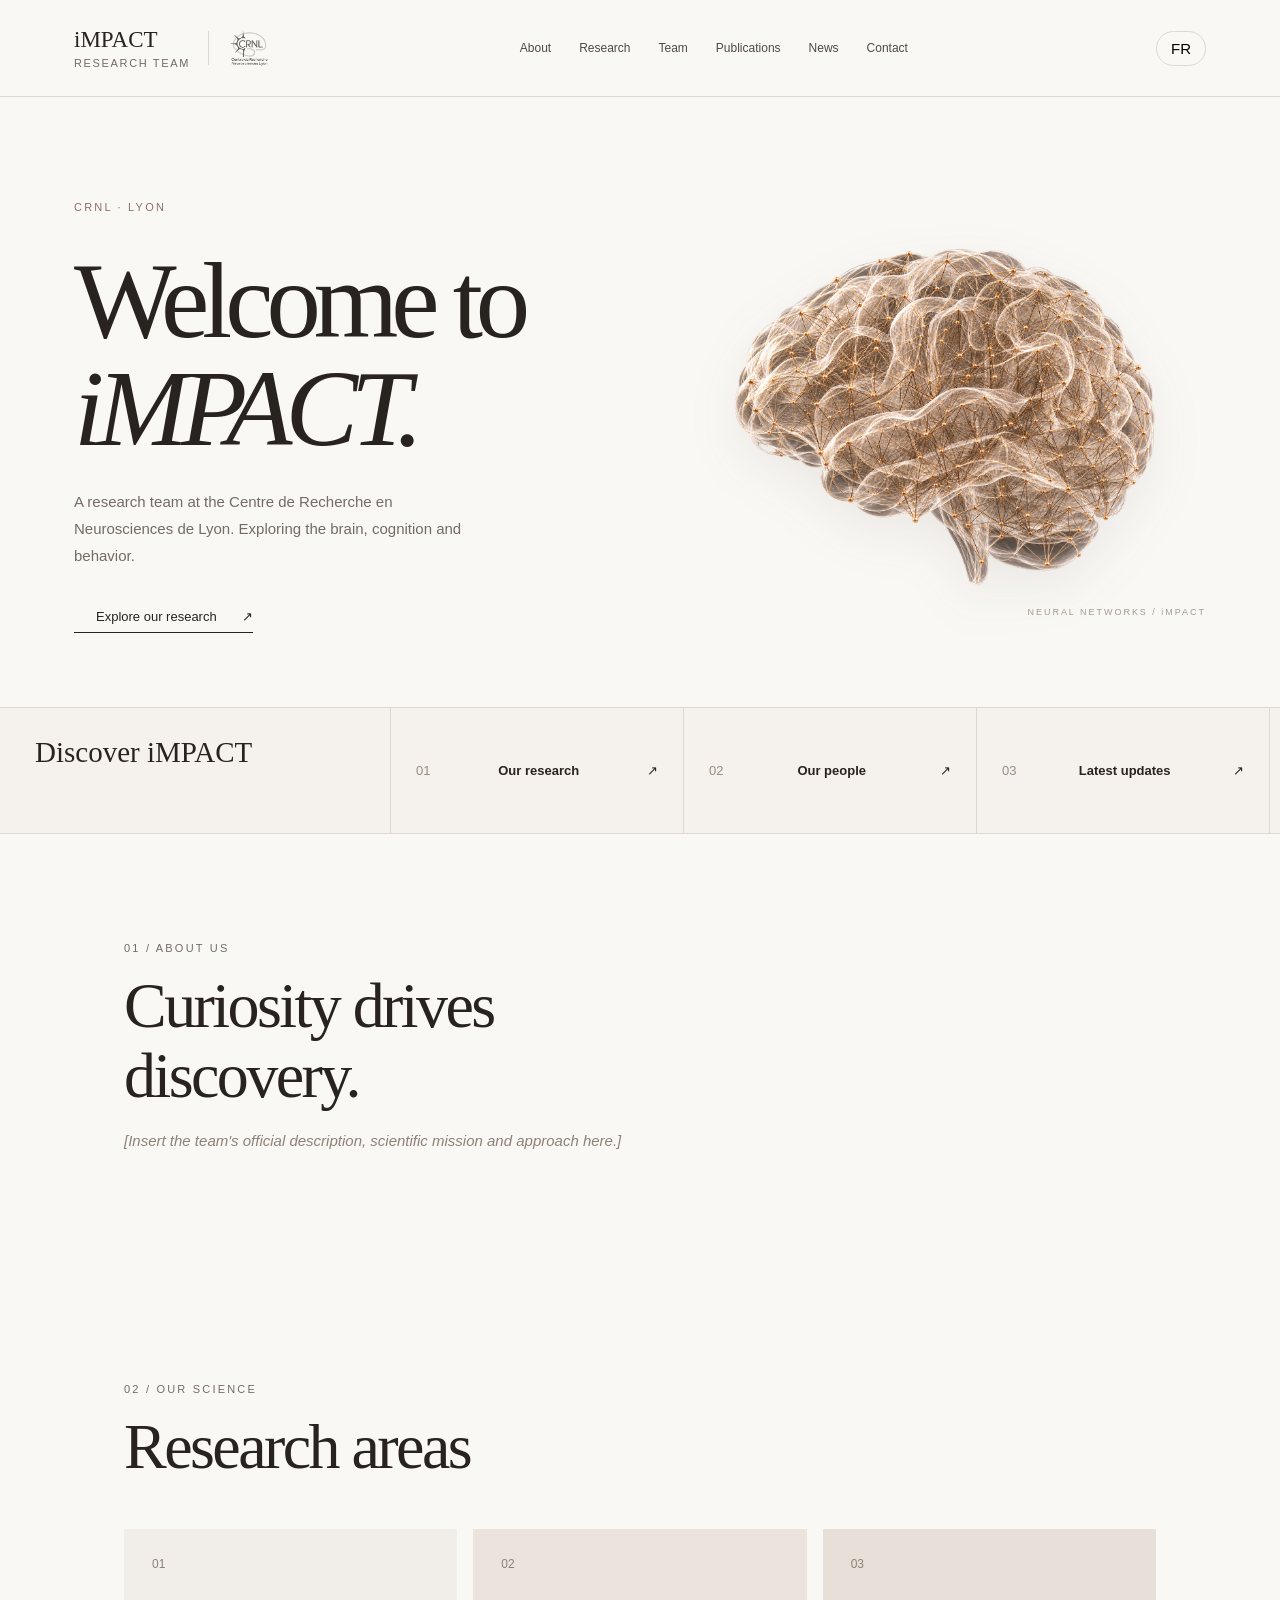
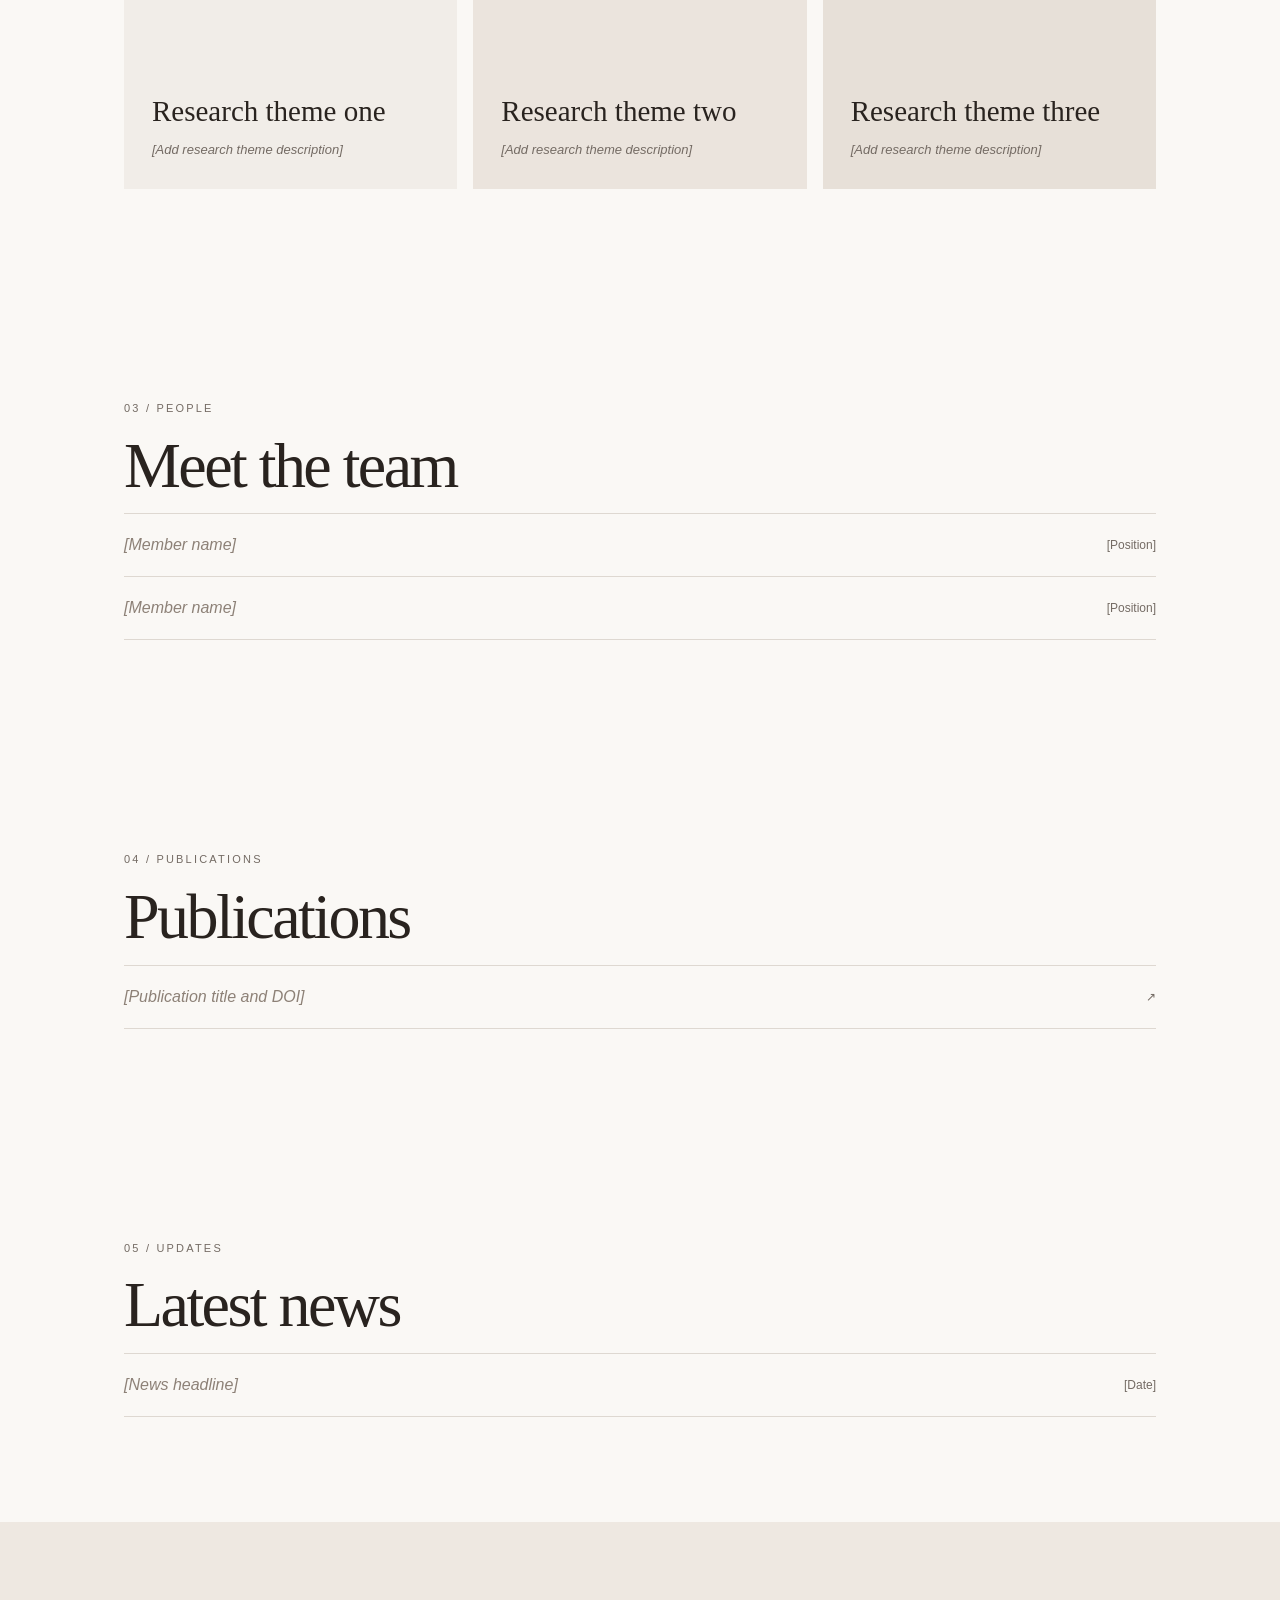
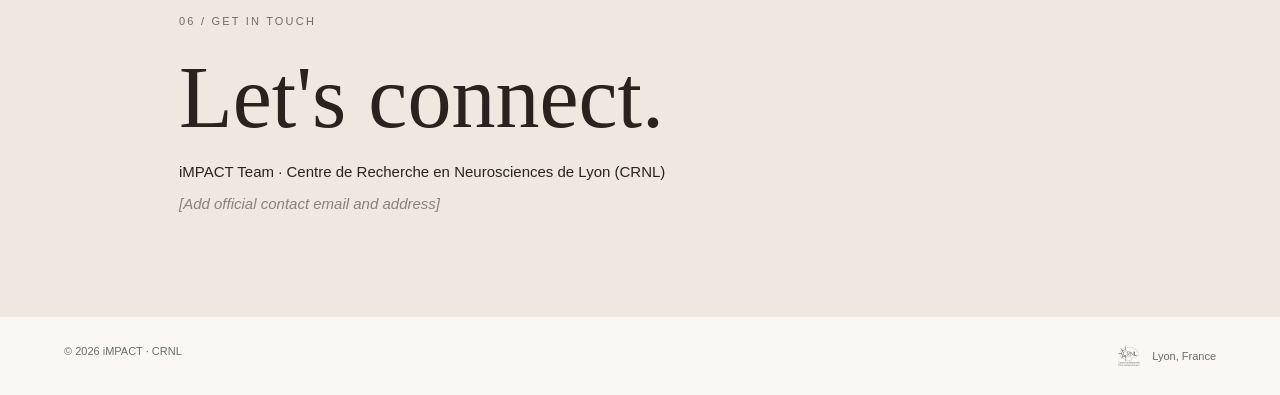
==== index.html @ f8272094 "Add files via upload" ====
<!doctype html>
<html lang="en">
 <head>
  <meta charset="utf-8"/>
  <meta content="width=device-width, initial-scale=1" name="viewport"/>
  <meta content="iMPACT, a research team at the Centre de Recherche en Neurosciences de Lyon (CRNL)." name="description"/>
  <title>
   iMPACT — CRNL
  </title>
  <style>
   :root {
  --paper:#faf8f5;
  --ink:#29231f;
  --soft:#f0ebe5;
  --line:#ded8d1;
  --muted:#746b64;
  --accent:#8a7160;
}

* {
  box-sizing:border-box;
}

html {
  scroll-behavior:smooth;
}

body {
  margin:0;
  background:var(--paper);
  color:var(--ink);
  font-family:Arial,Helvetica,sans-serif;
  font-size:15px;
}

h1,h2,h3,.logo,.serif {
  font-family:Georgia,'Times New Roman',serif;
  font-weight:400;
}

a {
  color:inherit;
  text-decoration:none;
}

button {
  font:inherit;
}

header {
  position:relative;
  z-index:3;
  border-bottom:1px solid var(--line);
}

.nav {
  max-width:1260px;
  margin:auto;
  padding:27px 5%;
  display:flex;
  justify-content:space-between;
  align-items:center;
  gap:20px;
}

.logo {
  font-size:23px;
  white-space:nowrap;
}

.logo small {
  font:11px Arial,sans-serif;
  letter-spacing:.15em;
  color:var(--muted);
  display:block;
  margin-top:4px;
}

nav {
  display:flex;
  gap:28px;
  align-items:center;
}

nav a {
  font-size:12px;
  color:#514943;
}

nav a:hover,.link:hover {
  color:var(--accent);
}

.language {
  background:transparent;
  border:1px solid var(--line);
  border-radius:30px;
  padding:8px 14px;
  cursor:pointer;
}

.hero {
  max-width:1260px;
  margin:auto;
  min-height:610px;
  padding:55px 5% 25px;
  display:grid;
  grid-template-columns:1.06fr .94fr;
  align-items:center;
  gap:20px;
}

.eyebrow {
  font-size:11px;
  letter-spacing:.2em;
  text-transform:uppercase;
  color:var(--muted);
  line-height:1.8;
}

.hero h1 {
  font-size:clamp(65px,8.5vw,128px);
  letter-spacing:-.065em;
  line-height:.99;
  margin:34px 0 26px;
}

.hero h1 em {
  font-weight:400;
}

.hero p {
  max-width:410px;
  line-height:1.8;
  color:var(--muted);
  font-size:15px;
}

.link {
  display:inline-block;
  margin-top:25px;
  padding-bottom:8px;
  border-bottom:1px solid var(--ink);
  font-size:13px;
}

.link span {
  margin-left:22px;
}

.brain-wrap {
  position:relative;
  display:flex;
  justify-content:center;
  align-items:center;
  min-height:430px;
}

.brain {
  width:100%;
  max-width:610px;
  object-fit:contain;
  animation:float 8s ease-in-out infinite;
  filter:drop-shadow(0 18px 25px rgba(60,45,35,.08));
}

.brain-wrap:after {
  content:'NEURAL NETWORKS  /  iMPACT';
  position:absolute;
  bottom:15px;
  right:0;
  font-size:9px;
  letter-spacing:.22em;
  color:#a49a91;
}

@keyframes float {
  0%,100% {
    transform:translateY(0) rotate(-1deg);
  }

  50% {
    transform:translateY(-17px) rotate(1deg);
  }

}

.strip {
  border-top:1px solid var(--line);
  border-bottom:1px solid var(--line);
  background:#f5f1ec;
}

.strip-inner {
  max-width:1260px;
  margin:auto;
  display:grid;
  grid-template-columns:1.3fr repeat(3,1fr);
  min-height:125px;
}

.strip-intro,.strip-item {
  padding:28px 25px;
  border-right:1px solid var(--line);
}

.strip-intro {
  font:29px/1.15 Georgia,serif;
}

.strip-item {
  display:flex;
  align-items:center;
  justify-content:space-between;
  gap:10px;
  font-size:13px;
}

.strip-item span {
  color:#9b8c80;
}

.section {
  max-width:1160px;
  margin:auto;
  padding:105px 5%;
}

.section-head {
  display:flex;
  align-items:end;
  justify-content:space-between;
  gap:25px;
  margin-bottom:35px;
}

.section h2 {
  font-size:clamp(38px,5vw,65px);
  letter-spacing:-.04em;
  line-height:1.1;
  margin:12px 0;
}

.intro {
  max-width:700px;
  color:var(--muted);
  line-height:1.9;
}

.tiles {
  display:grid;
  grid-template-columns:repeat(3,1fr);
  gap:16px;
}

.tile {
  min-height:260px;
  background:#f1ede8;
  padding:28px;
  display:flex;
  flex-direction:column;
  justify-content:space-between;
}

.tile:nth-child(2) {
  background:#ebe4dd;
}

.tile:nth-child(3) {
  background:#e7e0d8;
}

.tile .number {
  font:12px Arial;
  color:#8d8177;
}

.tile h3 {
  font-size:29px;
  line-height:1.2;
  margin:0 0 10px;
}

.tile p {
  color:var(--muted);
  line-height:1.7;
  margin:0;
  font-size:13px;
}

.simple-list {
  border-top:1px solid var(--line);
}

.simple-list a,.simple-list .entry {
  padding:22px 0;
  border-bottom:1px solid var(--line);
  display:flex;
  align-items:center;
  justify-content:space-between;
  gap:20px;
}

.simple-list strong {
  font-weight:400;
  font-size:16px;
}

.simple-list span {
  color:var(--muted);
  font-size:12px;
}

.contact {
  background:#eee8e1;
  max-width:none;
}

.contact .inner {
  max-width:1050px;
  margin:auto;
  padding:90px 5%;
}

.contact h2 {
  font-size:clamp(44px,7vw,88px);
  margin:15px 0;
}

footer {
  padding:28px 5%;
  display:flex;
  justify-content:space-between;
  gap:15px;
  color:var(--muted);
  font-size:11px;
}

.placeholder {
  font-style:italic;
  color:#8d8177;
}

@media(max-width:800px) {
  .nav {
    flex-wrap:wrap;
  }

  .nav nav {
    order:3;
    width:100%;
    overflow:auto;
    gap:18px;
  }

  .hero {
    grid-template-columns:1fr;
    padding-top:65px;
    min-height:0;
  }

  .hero h1 {
    font-size:clamp(60px,14vw,100px);
  }

  .brain-wrap {
    min-height:270px;
  }

  .brain {
    max-width:430px;
  }

  .strip-inner {
    grid-template-columns:1fr 1fr;
  }

  .strip-intro,.strip-item {
    border-bottom:1px solid var(--line);
  }

  .tiles {
    grid-template-columns:1fr;
  }

  .tile {
    min-height:190px;
  }

  .section {
    padding:75px 6%;
  }

  .section-head {
    align-items:start;
    flex-direction:column;
  }

}

@media(prefers-reduced-motion:reduce) {
  .brain {
    animation:none;
  }

  html {
    scroll-behavior:auto;
  }

}
   
/* =====================================
   iMPACT + CRNL (minimal)
   ===================================== */

.brand-group {
  display: flex;
  align-items: center;
  gap: 18px;
}

.brand-divider {
  width: 1px;
  height: 34px;
  background: var(--line);
}

.crnl-brand {
  display: flex;
  align-items: center;
}

/* Logo in soft grey, original colours on hover */
.crnl-logo {
  height: 38px;
  width: auto;
  object-fit: contain;
  filter: grayscale(1);
  opacity: .75;
  transition: filter .3s, opacity .3s;
}

.crnl-brand:hover .crnl-logo {
  filter: none;
  opacity: 1;
}

/* Small affiliation line above the title */
.affiliation {
  font-size: 11px;
  letter-spacing: .2em;
  text-transform: uppercase;
  color: var(--accent);
}

/* Footer logo */
.footer-brand {
  display: flex;
  align-items: center;
  gap: 10px;
}

.footer-logo {
  height: 22px;
  width: auto;
  filter: grayscale(1);
  opacity: .6;
}

@media (max-width: 800px) {
  .brand-group { gap: 12px; }
  .crnl-logo { height: 30px; }
  .brand-divider { height: 26px; }
}
</style>
 </head>
 <body>
  <header>
   <div class="nav">

<!-- iMPACT TEAM AND CRNL AFFILIATION -->
<div class="brand-group">

  <a class="logo" href="#home">
    iMPACT
    <small>RESEARCH TEAM</small>
  </a>

  <div class="brand-divider"></div>

  <a
    class="crnl-brand"
    href="https://www.crnl.fr/"
    target="_blank"
    rel="noopener noreferrer"
    aria-label="Centre de Recherche en Neurosciences de Lyon"
  >
    <img
      src="crnl-logo.png"
      alt="CRNL – Centre de Recherche en Neurosciences de Lyon"
      title="Centre de Recherche en Neurosciences de Lyon"
      class="crnl-logo"
      onerror="this.closest('.crnl-brand').style.display='none'; document.querySelector('.brand-divider').style.display='none';"
    />
  </a>

</div>

    <nav>
     <a data-en="About" data-fr="À propos" href="#about">
      About
     </a>
     <a data-en="Research" data-fr="Recherche" href="#research">
      Research
     </a>
     <a data-en="Team" data-fr="Équipe" href="#team">
      Team
     </a>
     <a href="#publications">
      Publications
     </a>
     <a data-en="News" data-fr="Actualités" href="#news">
      News
     </a>
     <a href="#contact">
      Contact
     </a>
    </nav>
    <button aria-label="Change language" class="language" id="language">
     FR
    </button>
   </div>
  </header>
  <main>
   <!-- HOME SECTION -->
   <section class="hero" id="home">
    <div>

<div class="affiliation" data-en="CRNL · Lyon" data-fr="CRNL · Lyon">CRNL · Lyon</div>

     <h1 data-en="Welcome to&lt;br&gt;&lt;em&gt;iMPACT.&lt;/em&gt;" data-fr="Bienvenue chez&lt;br&gt;&lt;em&gt;iMPACT.&lt;/em&gt;">
      Welcome to
      <br/>
      <em>
       iMPACT.
      </em>
     </h1>
     <p data-en="A research team at the Centre de Recherche en Neurosciences de Lyon. Exploring the brain, cognition and behavior." data-fr="Une équipe de recherche du Centre de Recherche en Neurosciences de Lyon. Explorer le cerveau, la cognition et le comportement.">
      A research team at the Centre de Recherche en Neurosciences de Lyon. Exploring the brain, cognition and behavior.
     </p>
     <a class="link" href="#research">
      <span data-en="Explore our research" data-fr="Découvrir nos recherches">
       Explore our research
      </span>
      <span aria-hidden="true">
       ↗
      </span>
     </a>
    </div>
    <div class="brain-wrap">
     <img alt="Illustration of a brain made of neural connections" class="brain" src="Translucent%20Neural%20Network%20Brain.png"/>
    </div>
   </section>
   <div class="strip">
    <div class="strip-inner">
     <div class="strip-intro" data-en="Discover iMPACT" data-fr="Découvrir iMPACT">
      Discover iMPACT
     </div>
     <a class="strip-item" href="#research">
      <span>
       01
      </span>
      <b data-en="Our research" data-fr="Nos recherches">
       Our research
      </b>
      ↗
     </a>
     <a class="strip-item" href="#team">
      <span>
       02
      </span>
      <b data-en="Our people" data-fr="Notre équipe">
       Our people
      </b>
      ↗
     </a>
     <a class="strip-item" href="#news">
      <span>
       03
      </span>
      <b data-en="Latest updates" data-fr="Actualités">
       Latest updates
      </b>
      ↗
     </a>
    </div>
   </div>
   <!-- ABOUT SECTION -->
   <section class="section" id="about">
    <div class="eyebrow" data-en="01 / About us" data-fr="01 / À propos">
     01 / About us
    </div>
    <h2 data-en="Curiosity drives&lt;br&gt;discovery." data-fr="La curiosité nourrit&lt;br&gt;la découverte.">
     Curiosity drives
     <br/>
     discovery.
    </h2>
    <p class="intro placeholder" data-en="[Insert the team's official description, scientific mission and approach here.]" data-fr="[Insérer ici la présentation officielle de l'équipe, ses objectifs scientifiques et son approche.]">
     [Insert the team's official description, scientific mission and approach here.]
    </p>
   </section>
   <!-- RESEARCH SECTION -->
   <section class="section" id="research">
    <div class="section-head">
     <div>
      <div class="eyebrow" data-en="02 / Our science" data-fr="02 / Notre science">
       02 / Our science
      </div>
      <h2 data-en="Research areas" data-fr="Axes de recherche">
       Research areas
      </h2>
     </div>
    </div>
    <div class="tiles">
     <article class="tile">
      <div class="number">
       01
      </div>
      <div>
       <h3 data-en="Research theme one" data-fr="Premier axe de recherche">
        Research theme one
       </h3>
       <p class="placeholder" data-en="[Add research theme description]" data-fr="[Ajouter la description de l'axe]">
        [Add research theme description]
       </p>
      </div>
     </article>
     <article class="tile">
      <div class="number">
       02
      </div>
      <div>
       <h3 data-en="Research theme two" data-fr="Deuxième axe de recherche">
        Research theme two
       </h3>
       <p class="placeholder" data-en="[Add research theme description]" data-fr="[Ajouter la description de l'axe]">
        [Add research theme description]
       </p>
      </div>
     </article>
     <article class="tile">
      <div class="number">
       03
      </div>
      <div>
       <h3 data-en="Research theme three" data-fr="Troisième axe de recherche">
        Research theme three
       </h3>
       <p class="placeholder" data-en="[Add research theme description]" data-fr="[Ajouter la description de l'axe]">
        [Add research theme description]
       </p>
      </div>
     </article>
    </div>
   </section>
   <!-- TEAM SECTION -->
   <section class="section" id="team">
    <div class="eyebrow" data-en="03 / People" data-fr="03 / Membres">
     03 / People
    </div>
    <h2 data-en="Meet the team" data-fr="Notre équipe">
     Meet the team
    </h2>
    <div class="simple-list">
     <div class="entry">
      <strong class="placeholder" data-en="[Member name]" data-fr="[Nom du membre]">
       [Member name]
      </strong>
      <span data-en="[Position]" data-fr="[Fonction]">
       [Position]
      </span>
     </div>
     <div class="entry">
      <strong class="placeholder" data-en="[Member name]" data-fr="[Nom du membre]">
       [Member name]
      </strong>
      <span data-en="[Position]" data-fr="[Fonction]">
       [Position]
      </span>
     </div>
    </div>
   </section>
   <!-- PUBLICATIONS SECTION -->
   <section class="section" id="publications">
    <div class="eyebrow">
     04 / Publications
    </div>
    <h2>
     Publications
    </h2>
    <div class="simple-list">
     <div class="entry">
      <strong class="placeholder" data-en="[Publication title and DOI]" data-fr="[Titre de la publication et DOI]">
       [Publication title and DOI]
      </strong>
      <span>
       ↗
      </span>
     </div>
    </div>
   </section>
   <!-- NEWS SECTION -->
   <section class="section" id="news">
    <div class="eyebrow" data-en="05 / Updates" data-fr="05 / Actualités">
     05 / Updates
    </div>
    <h2 data-en="Latest news" data-fr="Dernières actualités">
     Latest news
    </h2>
    <div class="simple-list">
     <div class="entry">
      <strong class="placeholder" data-en="[News headline]" data-fr="[Titre de l'actualité]">
       [News headline]
      </strong>
      <span data-en="[Date]" data-fr="[Date]">
       [Date]
      </span>
     </div>
    </div>
   </section>
   <!-- CONTACT SECTION -->
   <section class="contact" id="contact">
    <div class="inner">
     <div class="eyebrow" data-en="06 / Get in touch" data-fr="06 / Nous contacter">
      06 / Get in touch
     </div>
     <h2 data-en="Let's connect." data-fr="Échangeons.">
      Let's connect.
     </h2>
     <p>
      iMPACT Team · Centre de Recherche en Neurosciences de Lyon (CRNL)
     </p>
     <p class="placeholder" data-en="[Add official contact email and address]" data-fr="[Ajouter l'adresse et l'e-mail officiels]">
      [Add official contact email and address]
     </p>
    </div>
   </section>
  </main>
  <footer>
   <span>
    ©
    <span id="year">
    </span>
    iMPACT · CRNL
   </span>
   <a class="footer-brand" href="https://www.crnl.fr/" target="_blank" rel="noopener noreferrer">
    <img src="crnl-logo.png" alt="CRNL" class="footer-logo" onerror="this.style.display='none'"/>
    Lyon, France
   </a>
  </footer>
  <script>
   // Bilingual language switch (English / French)
const langButton = document.getElementById('language');
let lang = 'en';

langButton.addEventListener('click', () => {
  lang = lang === 'en' ? 'fr' : 'en';
  document.documentElement.lang = lang;

  document.querySelectorAll('[data-en][data-fr]').forEach((element) => {
    element.innerHTML = element.getAttribute('data-' + lang);
  });

  langButton.textContent = lang === 'en' ? 'FR' : 'EN';
});

// Automatically display the current year in the footer
 document.getElementById('year').textContent = new Date().getFullYear();
  </script>
 </body>
</html>
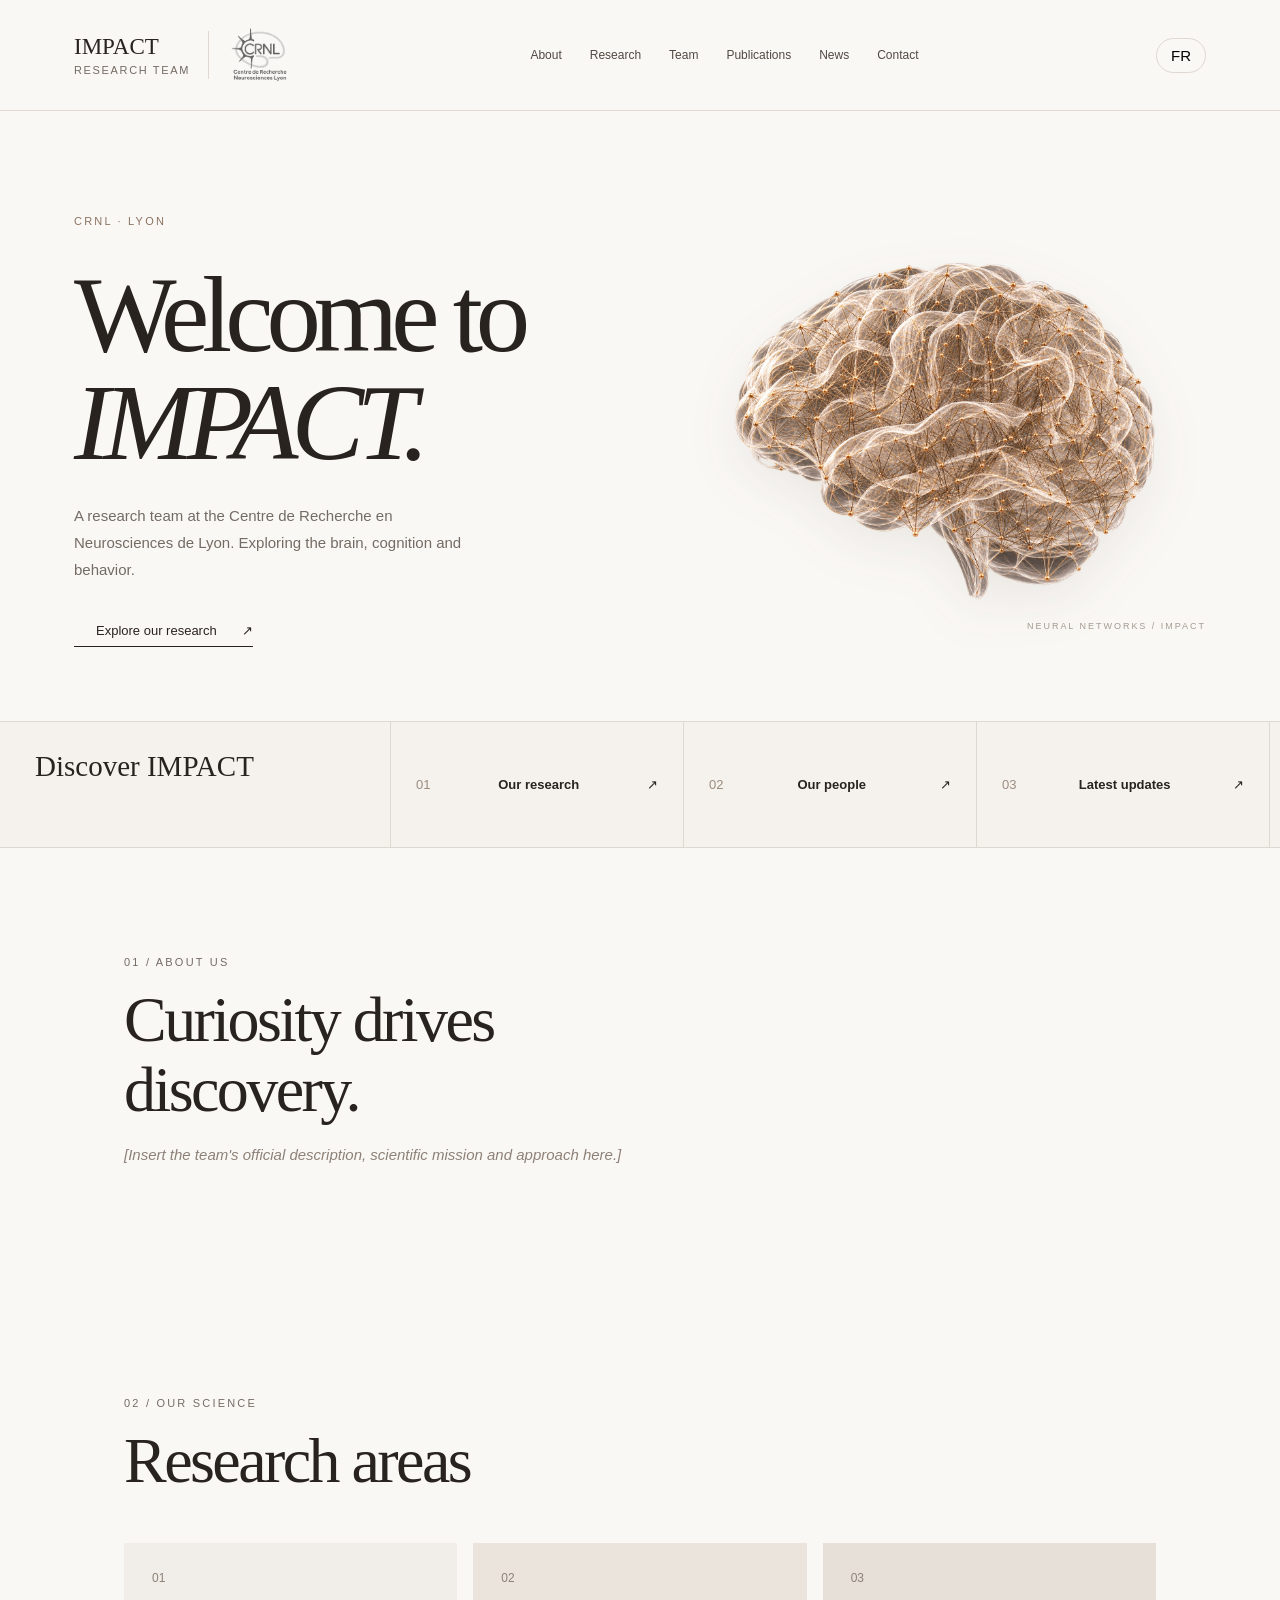
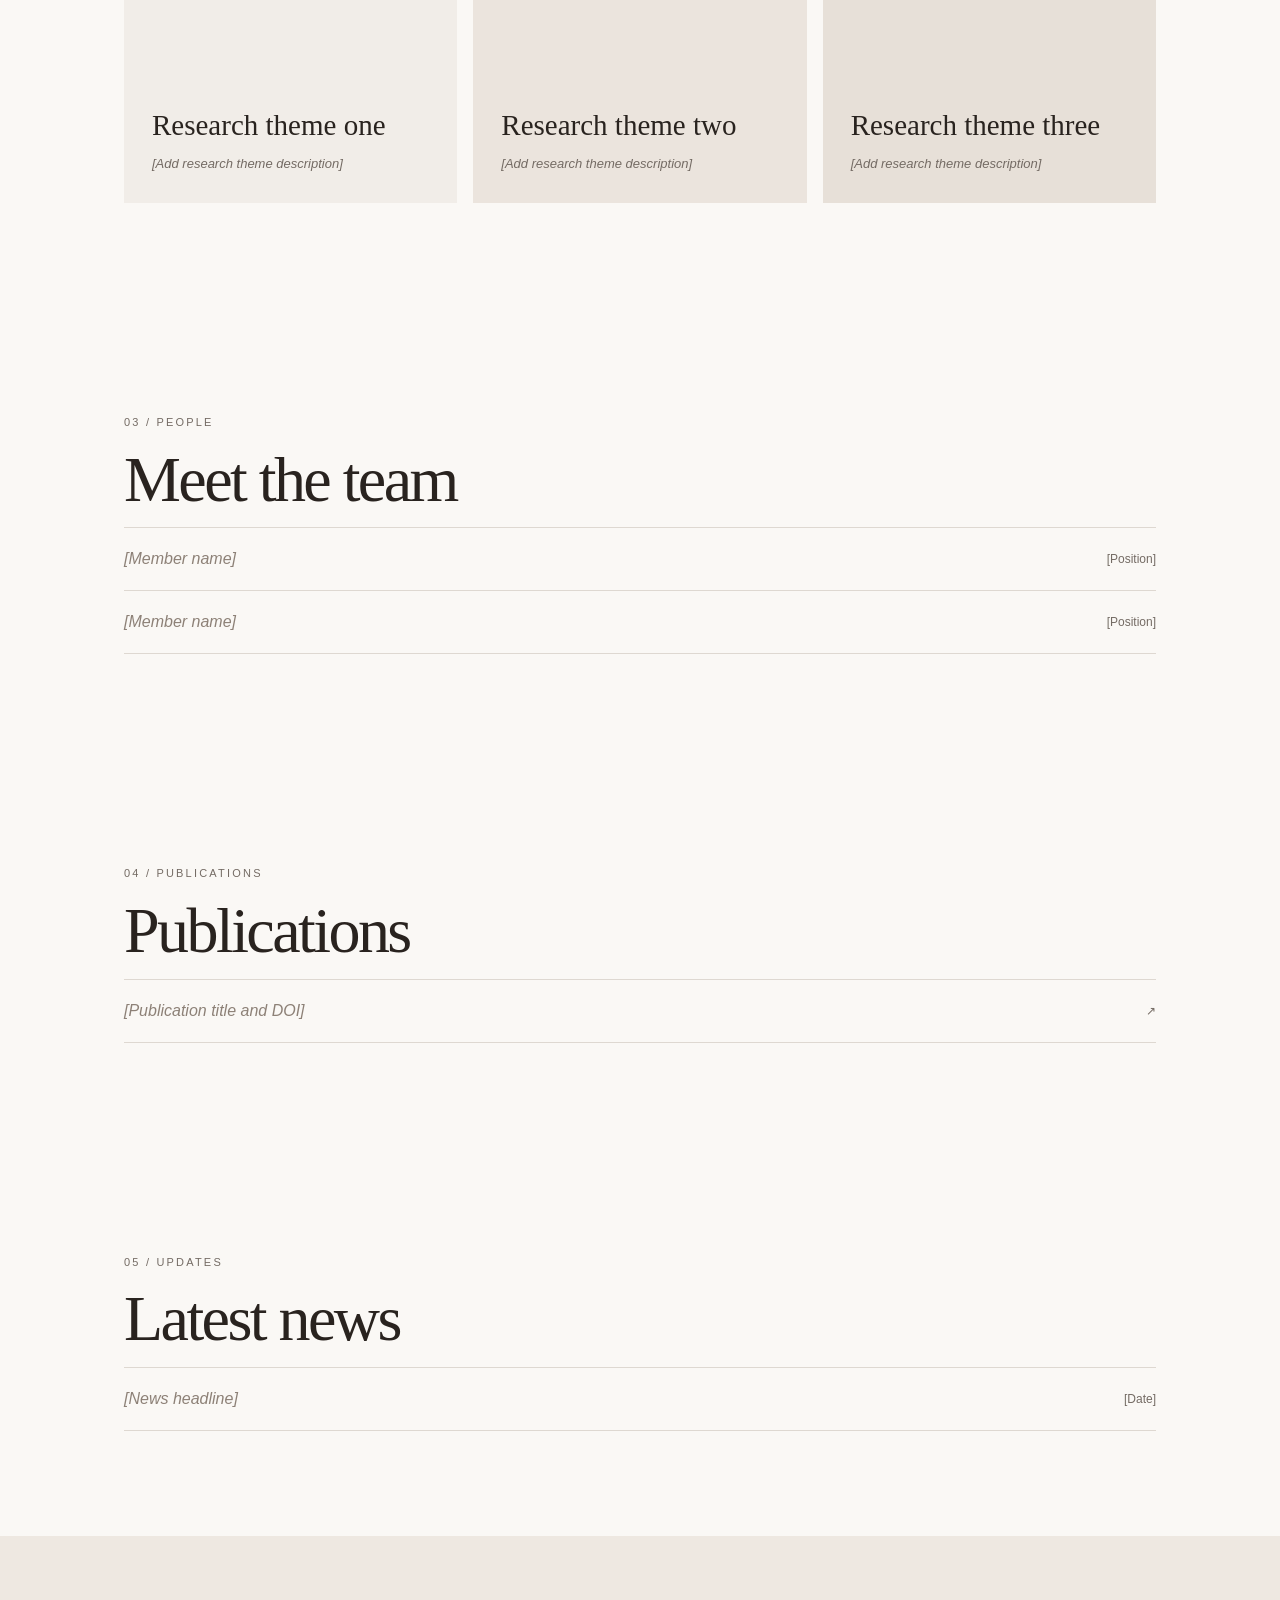
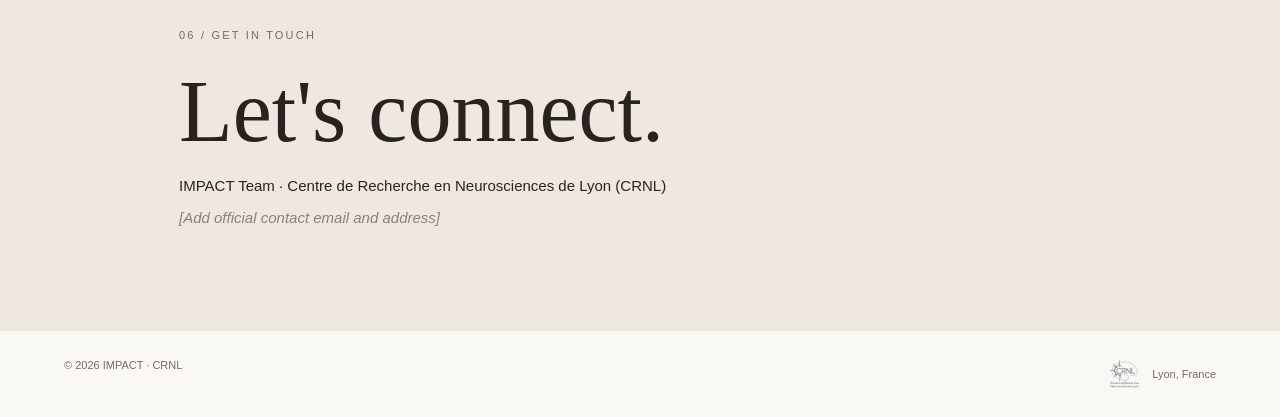
==== commit 3e36e9b9: "Add files via upload" ====
--- a/index.html
+++ b/index.html
@@ -3,9 +3,9 @@
  <head>
   <meta charset="utf-8"/>
   <meta content="width=device-width, initial-scale=1" name="viewport"/>
-  <meta content="iMPACT, a research team at the Centre de Recherche en Neurosciences de Lyon (CRNL)." name="description"/>
+  <meta content="IMPACT, a research team at the Centre de Recherche en Neurosciences de Lyon (CRNL)." name="description"/>
   <title>
-   iMPACT — CRNL
+   IMPACT — CRNL
   </title>
   <style>
    :root {
@@ -165,7 +165,7 @@
 }
 
 .brain-wrap:after {
-  content:'NEURAL NETWORKS  /  iMPACT';
+  content:'NEURAL NETWORKS  /  IMPACT';
   position:absolute;
   bottom:15px;
   right:0;
@@ -410,7 +410,7 @@
 }
    
 /* =====================================
-   iMPACT + CRNL (minimal)
+   IMPACT + CRNL (minimal)
    ===================================== */
 
 .brand-group {
@@ -421,7 +421,7 @@
 
 .brand-divider {
   width: 1px;
-  height: 34px;
+  height: 48px;
   background: var(--line);
 }
 
@@ -432,7 +432,7 @@
 
 /* Logo in soft grey, original colours on hover */
 .crnl-logo {
-  height: 38px;
+  height: 56px;
   width: auto;
   object-fit: contain;
   filter: grayscale(1);
@@ -461,7 +461,7 @@
 }
 
 .footer-logo {
-  height: 22px;
+  height: 30px;
   width: auto;
   filter: grayscale(1);
   opacity: .6;
@@ -469,8 +469,8 @@
 
 @media (max-width: 800px) {
   .brand-group { gap: 12px; }
-  .crnl-logo { height: 30px; }
-  .brand-divider { height: 26px; }
+  .crnl-logo { height: 42px; }
+  .brand-divider { height: 36px; }
 }
 </style>
  </head>
@@ -478,11 +478,11 @@
   <header>
    <div class="nav">
 
-<!-- iMPACT TEAM AND CRNL AFFILIATION -->
+<!-- IMPACT TEAM AND CRNL AFFILIATION -->
 <div class="brand-group">
 
   <a class="logo" href="#home">
-    iMPACT
+    IMPACT
     <small>RESEARCH TEAM</small>
   </a>
 
@@ -538,11 +538,11 @@
 
 <div class="affiliation" data-en="CRNL · Lyon" data-fr="CRNL · Lyon">CRNL · Lyon</div>
 
-     <h1 data-en="Welcome to&lt;br&gt;&lt;em&gt;iMPACT.&lt;/em&gt;" data-fr="Bienvenue chez&lt;br&gt;&lt;em&gt;iMPACT.&lt;/em&gt;">
+     <h1 data-en="Welcome to&lt;br&gt;&lt;em&gt;IMPACT.&lt;/em&gt;" data-fr="Bienvenue chez&lt;br&gt;&lt;em&gt;IMPACT.&lt;/em&gt;">
       Welcome to
       <br/>
       <em>
-       iMPACT.
+       IMPACT.
       </em>
      </h1>
      <p data-en="A research team at the Centre de Recherche en Neurosciences de Lyon. Exploring the brain, cognition and behavior." data-fr="Une équipe de recherche du Centre de Recherche en Neurosciences de Lyon. Explorer le cerveau, la cognition et le comportement.">
@@ -563,8 +563,8 @@
    </section>
    <div class="strip">
     <div class="strip-inner">
-     <div class="strip-intro" data-en="Discover iMPACT" data-fr="Découvrir iMPACT">
-      Discover iMPACT
+     <div class="strip-intro" data-en="Discover IMPACT" data-fr="Découvrir IMPACT">
+      Discover IMPACT
      </div>
      <a class="strip-item" href="#research">
       <span>
@@ -738,7 +738,7 @@
       Let's connect.
      </h2>
      <p>
-      iMPACT Team · Centre de Recherche en Neurosciences de Lyon (CRNL)
+      IMPACT Team · Centre de Recherche en Neurosciences de Lyon (CRNL)
      </p>
      <p class="placeholder" data-en="[Add official contact email and address]" data-fr="[Ajouter l'adresse et l'e-mail officiels]">
       [Add official contact email and address]
@@ -751,7 +751,7 @@
     ©
     <span id="year">
     </span>
-    iMPACT · CRNL
+    IMPACT · CRNL
    </span>
    <a class="footer-brand" href="https://www.crnl.fr/" target="_blank" rel="noopener noreferrer">
     <img src="crnl-logo.png" alt="CRNL" class="footer-logo" onerror="this.style.display='none'"/>
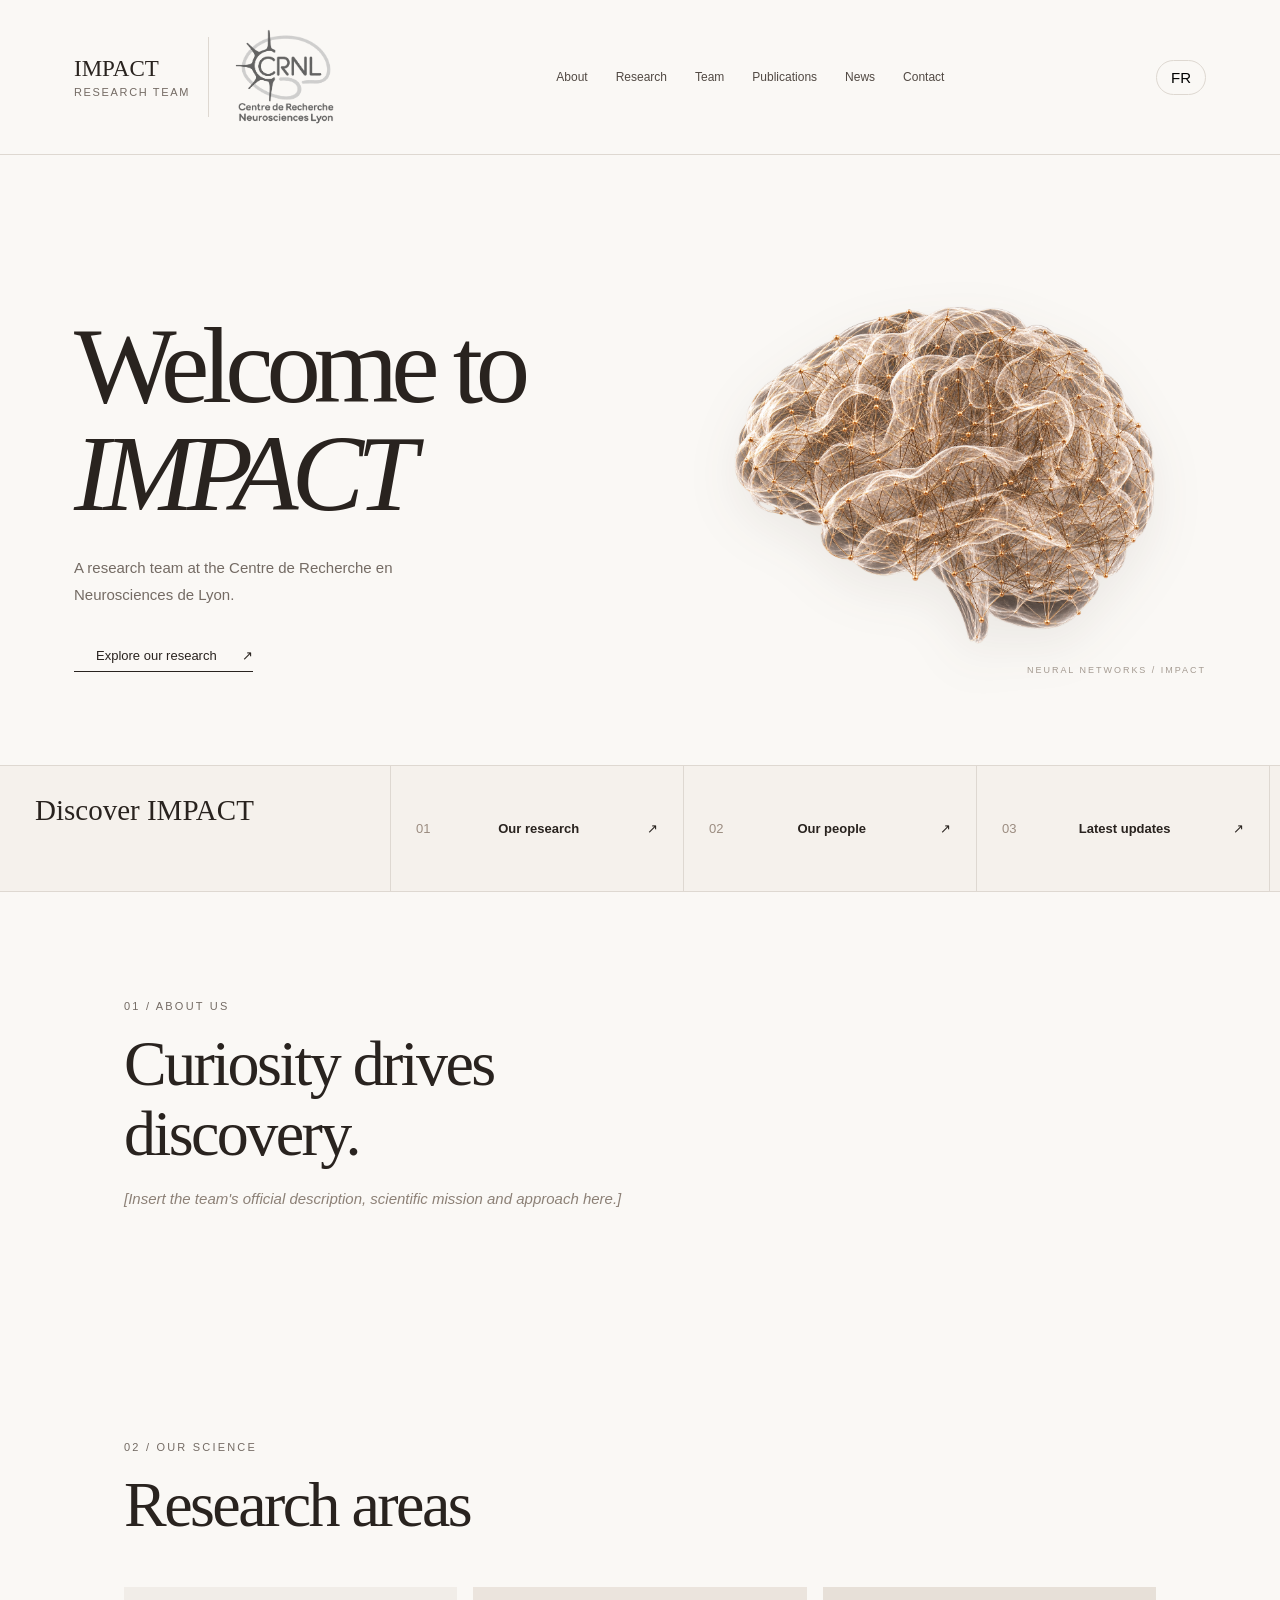
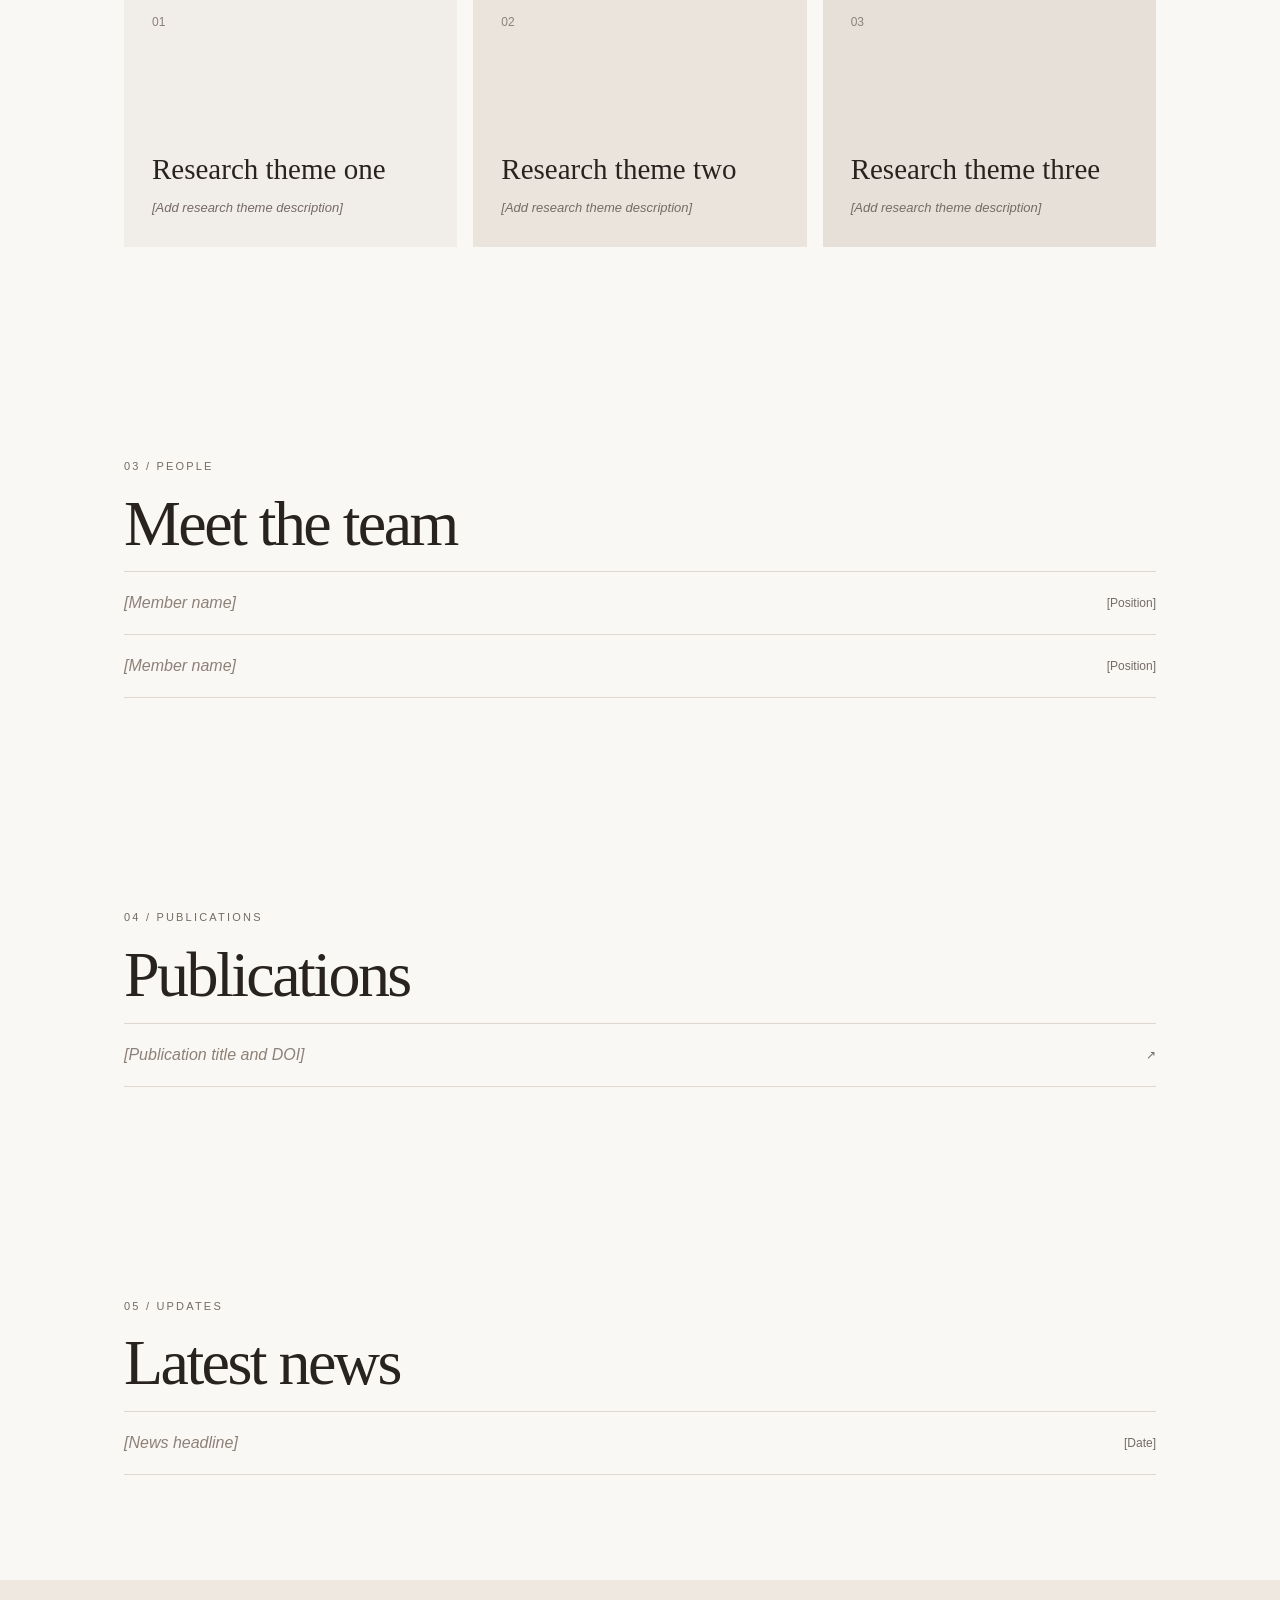
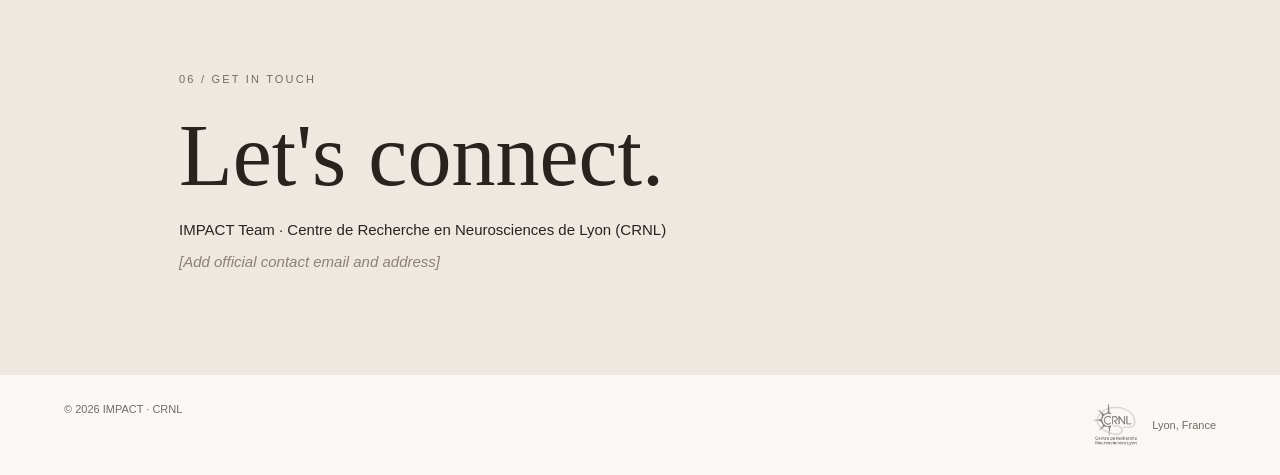
==== commit ec3ffae5: "Add files via upload" ====
--- a/index.html
+++ b/index.html
@@ -421,7 +421,7 @@
 
 .brand-divider {
   width: 1px;
-  height: 48px;
+  height: 80px;
   background: var(--line);
 }
 
@@ -432,7 +432,7 @@
 
 /* Logo in soft grey, original colours on hover */
 .crnl-logo {
-  height: 56px;
+  height: 100px;
   width: auto;
   object-fit: contain;
   filter: grayscale(1);
@@ -461,7 +461,7 @@
 }
 
 .footer-logo {
-  height: 30px;
+  height: 44px;
   width: auto;
   filter: grayscale(1);
   opacity: .6;
@@ -469,8 +469,8 @@
 
 @media (max-width: 800px) {
   .brand-group { gap: 12px; }
-  .crnl-logo { height: 42px; }
-  .brand-divider { height: 36px; }
+  .crnl-logo { height: 64px; }
+  .brand-divider { height: 50px; }
 }
 </style>
  </head>
@@ -536,17 +536,16 @@
    <section class="hero" id="home">
     <div>
 
-<div class="affiliation" data-en="CRNL · Lyon" data-fr="CRNL · Lyon">CRNL · Lyon</div>
-
-     <h1 data-en="Welcome to&lt;br&gt;&lt;em&gt;IMPACT.&lt;/em&gt;" data-fr="Bienvenue chez&lt;br&gt;&lt;em&gt;IMPACT.&lt;/em&gt;">
+
+     <h1 data-en="Welcome to&lt;br&gt;&lt;em&gt;IMPACT&lt;/em&gt;" data-fr="Bienvenue chez&lt;br&gt;&lt;em&gt;IMPACT&lt;/em&gt;">
       Welcome to
       <br/>
       <em>
-       IMPACT.
+       IMPACT
       </em>
      </h1>
-     <p data-en="A research team at the Centre de Recherche en Neurosciences de Lyon. Exploring the brain, cognition and behavior." data-fr="Une équipe de recherche du Centre de Recherche en Neurosciences de Lyon. Explorer le cerveau, la cognition et le comportement.">
-      A research team at the Centre de Recherche en Neurosciences de Lyon. Exploring the brain, cognition and behavior.
+     <p data-en="A research team at the Centre de Recherche en Neurosciences de Lyon." data-fr="Une équipe de recherche du Centre de Recherche en Neurosciences de Lyon.">
+      A research team at the Centre de Recherche en Neurosciences de Lyon.
      </p>
      <a class="link" href="#research">
       <span data-en="Explore our research" data-fr="Découvrir nos recherches">
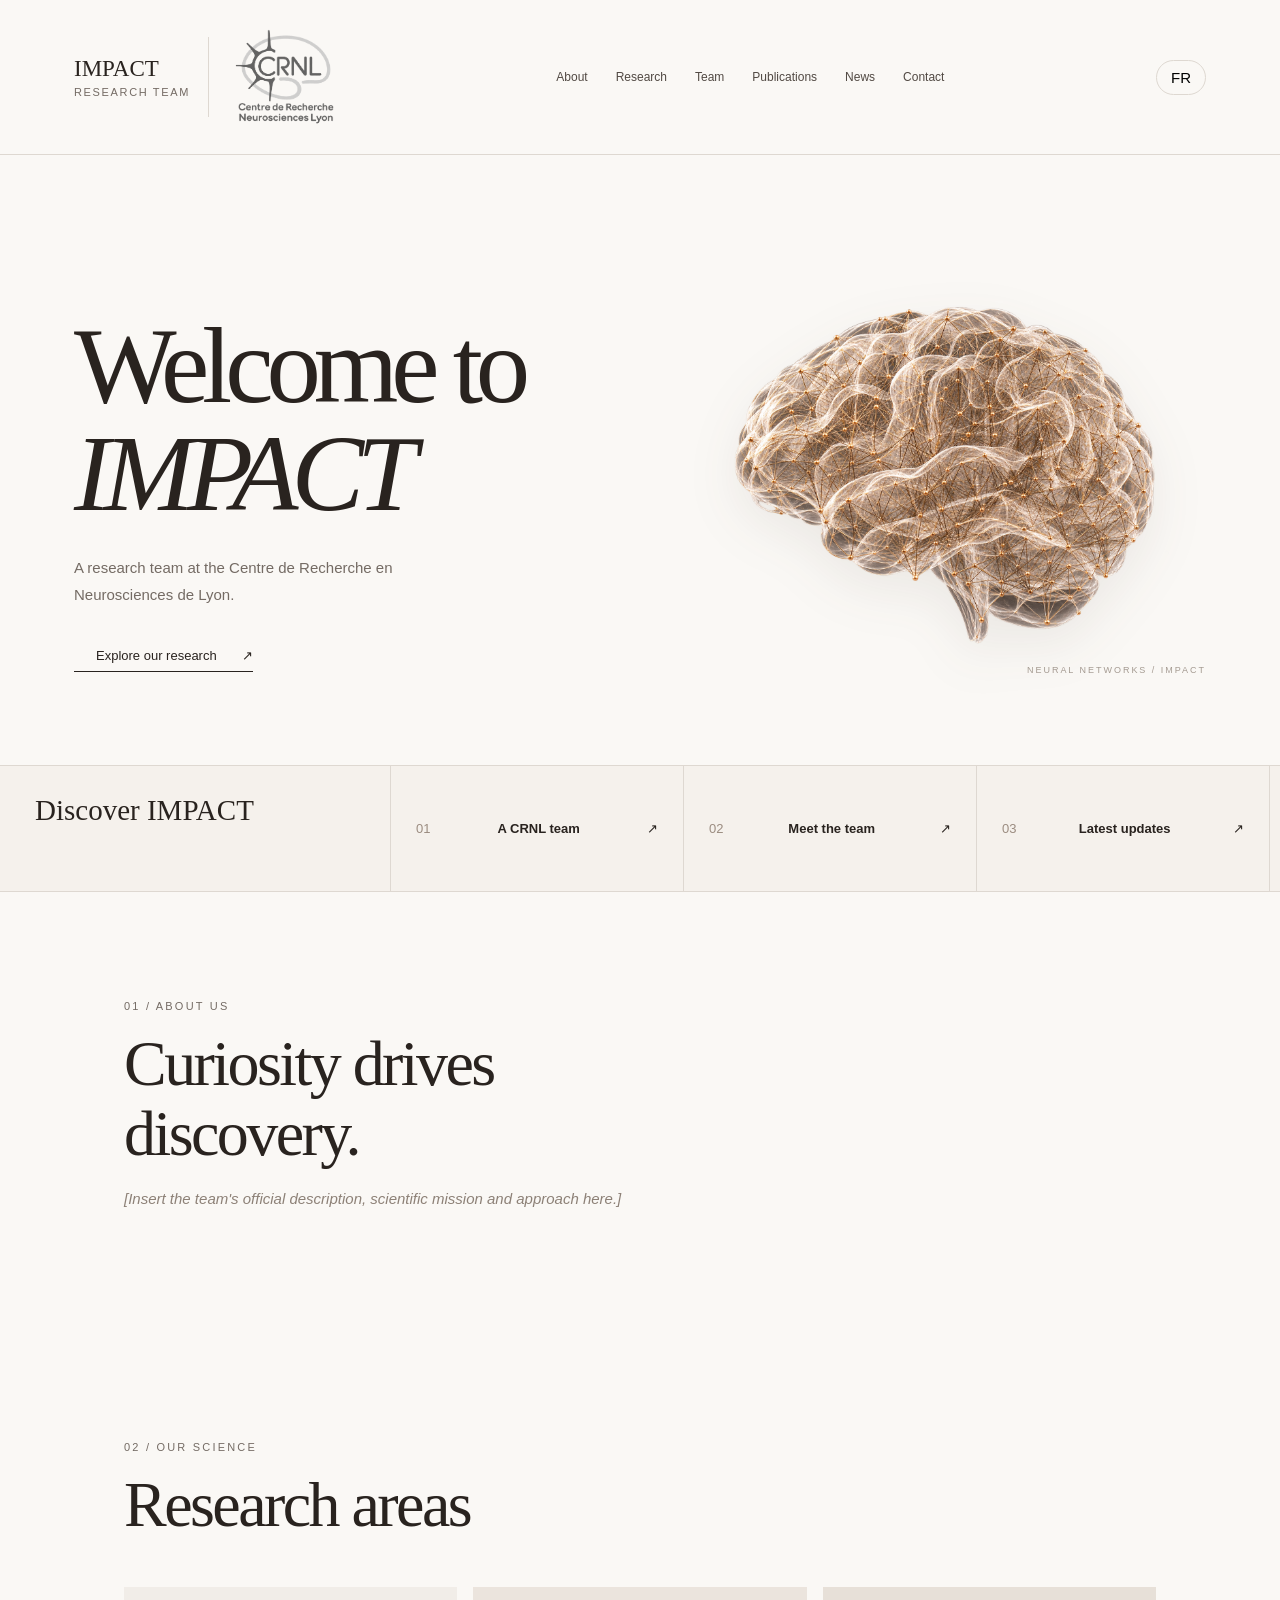
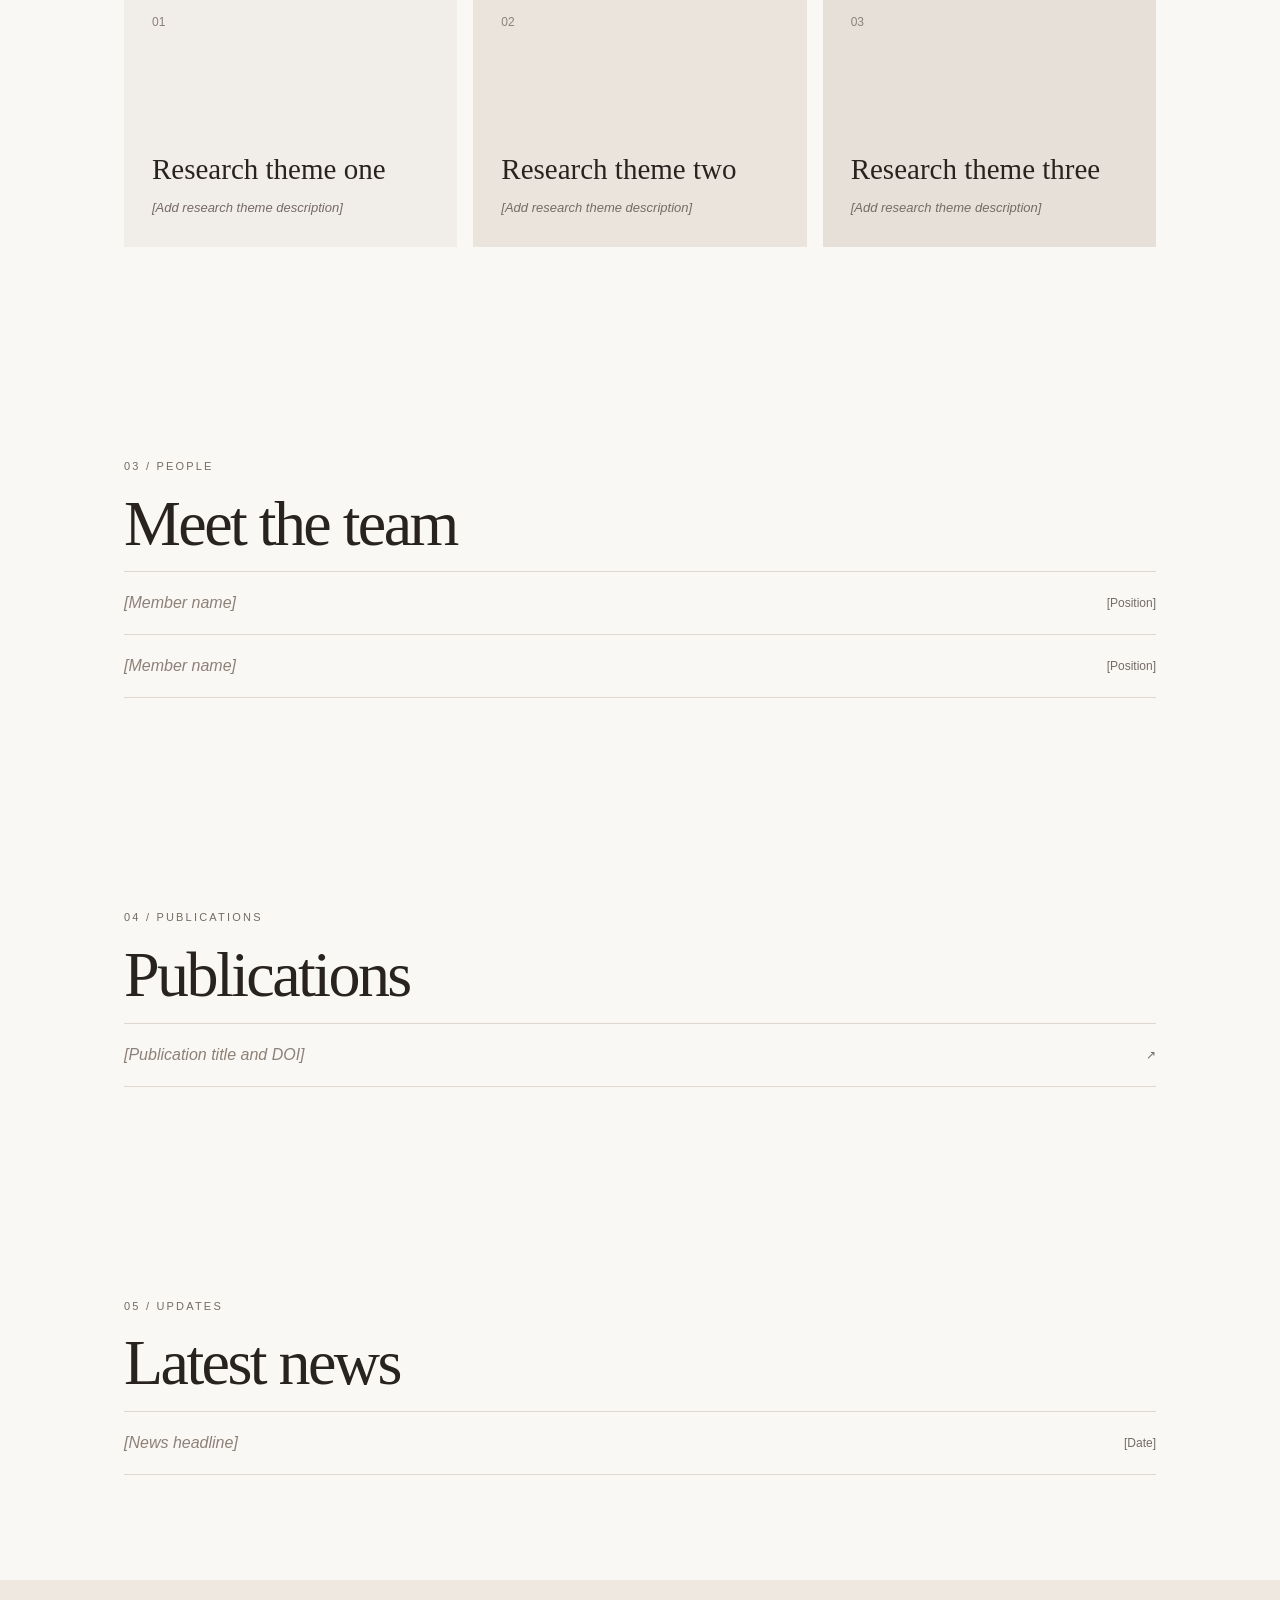
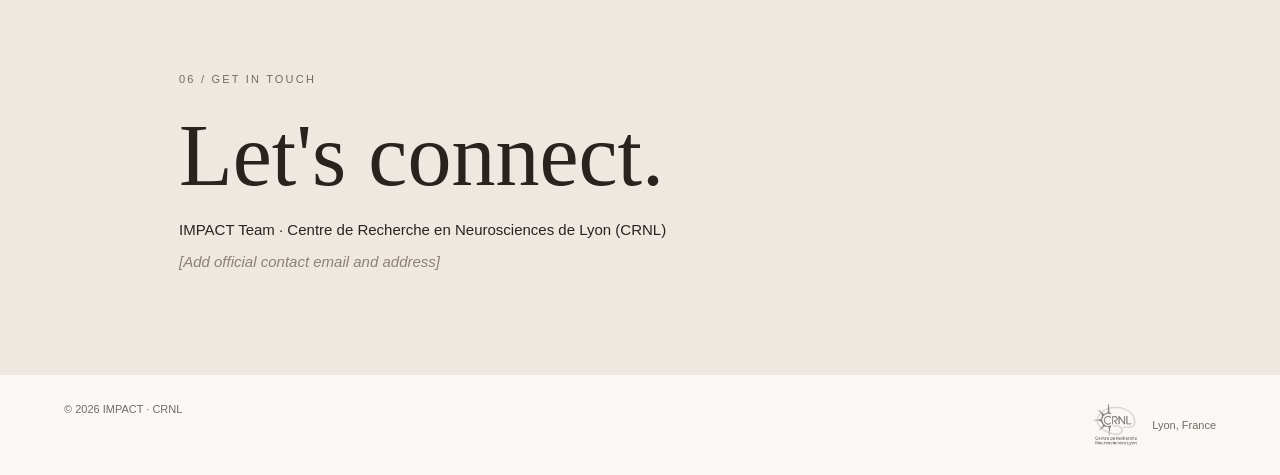
==== commit effc0f03: "Add files via upload" ====
--- a/index.html
+++ b/index.html
@@ -565,12 +565,12 @@
      <div class="strip-intro" data-en="Discover IMPACT" data-fr="Découvrir IMPACT">
       Discover IMPACT
      </div>
-     <a class="strip-item" href="#research">
+     <a class="strip-item" href="#about">
       <span>
        01
       </span>
-      <b data-en="Our research" data-fr="Nos recherches">
-       Our research
+      <b data-en="A CRNL team" data-fr="Une équipe du CRNL">
+       A CRNL team
       </b>
       ↗
      </a>
@@ -578,8 +578,8 @@
       <span>
        02
       </span>
-      <b data-en="Our people" data-fr="Notre équipe">
-       Our people
+      <b data-en="Meet the team" data-fr="Rencontrer l'équipe">
+       Meet the team
       </b>
       ↗
      </a>
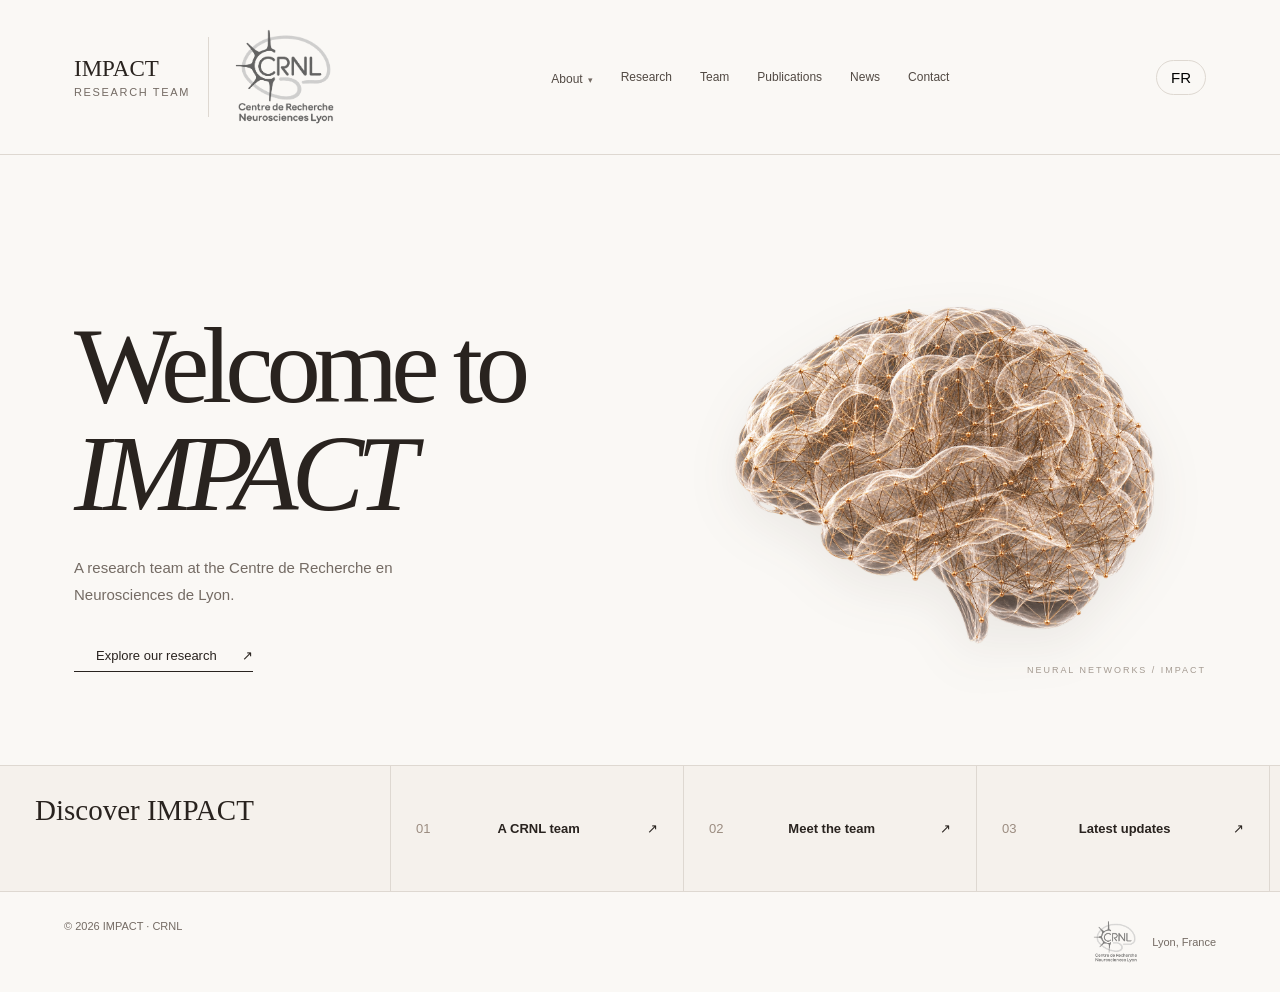
==== commit 152c6921: "Add files via upload" ====
--- a/index.html
+++ b/index.html
@@ -4,484 +4,17 @@
   <meta charset="utf-8"/>
   <meta content="width=device-width, initial-scale=1" name="viewport"/>
   <meta content="IMPACT, a research team at the Centre de Recherche en Neurosciences de Lyon (CRNL)." name="description"/>
-  <title>
-   IMPACT — CRNL
-  </title>
-  <style>
-   :root {
-  --paper:#faf8f5;
-  --ink:#29231f;
-  --soft:#f0ebe5;
-  --line:#ded8d1;
-  --muted:#746b64;
-  --accent:#8a7160;
-}
-
-* {
-  box-sizing:border-box;
-}
-
-html {
-  scroll-behavior:smooth;
-}
-
-body {
-  margin:0;
-  background:var(--paper);
-  color:var(--ink);
-  font-family:Arial,Helvetica,sans-serif;
-  font-size:15px;
-}
-
-h1,h2,h3,.logo,.serif {
-  font-family:Georgia,'Times New Roman',serif;
-  font-weight:400;
-}
-
-a {
-  color:inherit;
-  text-decoration:none;
-}
-
-button {
-  font:inherit;
-}
-
-header {
-  position:relative;
-  z-index:3;
-  border-bottom:1px solid var(--line);
-}
-
-.nav {
-  max-width:1260px;
-  margin:auto;
-  padding:27px 5%;
-  display:flex;
-  justify-content:space-between;
-  align-items:center;
-  gap:20px;
-}
-
-.logo {
-  font-size:23px;
-  white-space:nowrap;
-}
-
-.logo small {
-  font:11px Arial,sans-serif;
-  letter-spacing:.15em;
-  color:var(--muted);
-  display:block;
-  margin-top:4px;
-}
-
-nav {
-  display:flex;
-  gap:28px;
-  align-items:center;
-}
-
-nav a {
-  font-size:12px;
-  color:#514943;
-}
-
-nav a:hover,.link:hover {
-  color:var(--accent);
-}
-
-.language {
-  background:transparent;
-  border:1px solid var(--line);
-  border-radius:30px;
-  padding:8px 14px;
-  cursor:pointer;
-}
-
-.hero {
-  max-width:1260px;
-  margin:auto;
-  min-height:610px;
-  padding:55px 5% 25px;
-  display:grid;
-  grid-template-columns:1.06fr .94fr;
-  align-items:center;
-  gap:20px;
-}
-
-.eyebrow {
-  font-size:11px;
-  letter-spacing:.2em;
-  text-transform:uppercase;
-  color:var(--muted);
-  line-height:1.8;
-}
-
-.hero h1 {
-  font-size:clamp(65px,8.5vw,128px);
-  letter-spacing:-.065em;
-  line-height:.99;
-  margin:34px 0 26px;
-}
-
-.hero h1 em {
-  font-weight:400;
-}
-
-.hero p {
-  max-width:410px;
-  line-height:1.8;
-  color:var(--muted);
-  font-size:15px;
-}
-
-.link {
-  display:inline-block;
-  margin-top:25px;
-  padding-bottom:8px;
-  border-bottom:1px solid var(--ink);
-  font-size:13px;
-}
-
-.link span {
-  margin-left:22px;
-}
-
-.brain-wrap {
-  position:relative;
-  display:flex;
-  justify-content:center;
-  align-items:center;
-  min-height:430px;
-}
-
-.brain {
-  width:100%;
-  max-width:610px;
-  object-fit:contain;
-  animation:float 8s ease-in-out infinite;
-  filter:drop-shadow(0 18px 25px rgba(60,45,35,.08));
-}
-
-.brain-wrap:after {
-  content:'NEURAL NETWORKS  /  IMPACT';
-  position:absolute;
-  bottom:15px;
-  right:0;
-  font-size:9px;
-  letter-spacing:.22em;
-  color:#a49a91;
-}
-
-@keyframes float {
-  0%,100% {
-    transform:translateY(0) rotate(-1deg);
-  }
-
-  50% {
-    transform:translateY(-17px) rotate(1deg);
-  }
-
-}
-
-.strip {
-  border-top:1px solid var(--line);
-  border-bottom:1px solid var(--line);
-  background:#f5f1ec;
-}
-
-.strip-inner {
-  max-width:1260px;
-  margin:auto;
-  display:grid;
-  grid-template-columns:1.3fr repeat(3,1fr);
-  min-height:125px;
-}
-
-.strip-intro,.strip-item {
-  padding:28px 25px;
-  border-right:1px solid var(--line);
-}
-
-.strip-intro {
-  font:29px/1.15 Georgia,serif;
-}
-
-.strip-item {
-  display:flex;
-  align-items:center;
-  justify-content:space-between;
-  gap:10px;
-  font-size:13px;
-}
-
-.strip-item span {
-  color:#9b8c80;
-}
-
-.section {
-  max-width:1160px;
-  margin:auto;
-  padding:105px 5%;
-}
-
-.section-head {
-  display:flex;
-  align-items:end;
-  justify-content:space-between;
-  gap:25px;
-  margin-bottom:35px;
-}
-
-.section h2 {
-  font-size:clamp(38px,5vw,65px);
-  letter-spacing:-.04em;
-  line-height:1.1;
-  margin:12px 0;
-}
-
-.intro {
-  max-width:700px;
-  color:var(--muted);
-  line-height:1.9;
-}
-
-.tiles {
-  display:grid;
-  grid-template-columns:repeat(3,1fr);
-  gap:16px;
-}
-
-.tile {
-  min-height:260px;
-  background:#f1ede8;
-  padding:28px;
-  display:flex;
-  flex-direction:column;
-  justify-content:space-between;
-}
-
-.tile:nth-child(2) {
-  background:#ebe4dd;
-}
-
-.tile:nth-child(3) {
-  background:#e7e0d8;
-}
-
-.tile .number {
-  font:12px Arial;
-  color:#8d8177;
-}
-
-.tile h3 {
-  font-size:29px;
-  line-height:1.2;
-  margin:0 0 10px;
-}
-
-.tile p {
-  color:var(--muted);
-  line-height:1.7;
-  margin:0;
-  font-size:13px;
-}
-
-.simple-list {
-  border-top:1px solid var(--line);
-}
-
-.simple-list a,.simple-list .entry {
-  padding:22px 0;
-  border-bottom:1px solid var(--line);
-  display:flex;
-  align-items:center;
-  justify-content:space-between;
-  gap:20px;
-}
-
-.simple-list strong {
-  font-weight:400;
-  font-size:16px;
-}
-
-.simple-list span {
-  color:var(--muted);
-  font-size:12px;
-}
-
-.contact {
-  background:#eee8e1;
-  max-width:none;
-}
-
-.contact .inner {
-  max-width:1050px;
-  margin:auto;
-  padding:90px 5%;
-}
-
-.contact h2 {
-  font-size:clamp(44px,7vw,88px);
-  margin:15px 0;
-}
-
-footer {
-  padding:28px 5%;
-  display:flex;
-  justify-content:space-between;
-  gap:15px;
-  color:var(--muted);
-  font-size:11px;
-}
-
-.placeholder {
-  font-style:italic;
-  color:#8d8177;
-}
-
-@media(max-width:800px) {
-  .nav {
-    flex-wrap:wrap;
-  }
-
-  .nav nav {
-    order:3;
-    width:100%;
-    overflow:auto;
-    gap:18px;
-  }
-
-  .hero {
-    grid-template-columns:1fr;
-    padding-top:65px;
-    min-height:0;
-  }
-
-  .hero h1 {
-    font-size:clamp(60px,14vw,100px);
-  }
-
-  .brain-wrap {
-    min-height:270px;
-  }
-
-  .brain {
-    max-width:430px;
-  }
-
-  .strip-inner {
-    grid-template-columns:1fr 1fr;
-  }
-
-  .strip-intro,.strip-item {
-    border-bottom:1px solid var(--line);
-  }
-
-  .tiles {
-    grid-template-columns:1fr;
-  }
-
-  .tile {
-    min-height:190px;
-  }
-
-  .section {
-    padding:75px 6%;
-  }
-
-  .section-head {
-    align-items:start;
-    flex-direction:column;
-  }
-
-}
-
-@media(prefers-reduced-motion:reduce) {
-  .brain {
-    animation:none;
-  }
-
-  html {
-    scroll-behavior:auto;
-  }
-
-}
-   
-/* =====================================
-   IMPACT + CRNL (minimal)
-   ===================================== */
-
-.brand-group {
-  display: flex;
-  align-items: center;
-  gap: 18px;
-}
-
-.brand-divider {
-  width: 1px;
-  height: 80px;
-  background: var(--line);
-}
-
-.crnl-brand {
-  display: flex;
-  align-items: center;
-}
-
-/* Logo in soft grey, original colours on hover */
-.crnl-logo {
-  height: 100px;
-  width: auto;
-  object-fit: contain;
-  filter: grayscale(1);
-  opacity: .75;
-  transition: filter .3s, opacity .3s;
-}
-
-.crnl-brand:hover .crnl-logo {
-  filter: none;
-  opacity: 1;
-}
-
-/* Small affiliation line above the title */
-.affiliation {
-  font-size: 11px;
-  letter-spacing: .2em;
-  text-transform: uppercase;
-  color: var(--accent);
-}
-
-/* Footer logo */
-.footer-brand {
-  display: flex;
-  align-items: center;
-  gap: 10px;
-}
-
-.footer-logo {
-  height: 44px;
-  width: auto;
-  filter: grayscale(1);
-  opacity: .6;
-}
-
-@media (max-width: 800px) {
-  .brand-group { gap: 12px; }
-  .crnl-logo { height: 64px; }
-  .brand-divider { height: 50px; }
-}
-</style>
+  <title>IMPACT — CRNL</title>
+  <link rel="stylesheet" href="style.css"/>
  </head>
- <body>
+ <body data-page="home">
   <header>
    <div class="nav">
 
 <!-- IMPACT TEAM AND CRNL AFFILIATION -->
 <div class="brand-group">
 
-  <a class="logo" href="#home">
+  <a class="logo" href="index.html">
     IMPACT
     <small>RESEARCH TEAM</small>
   </a>
@@ -507,24 +40,19 @@
 </div>
 
     <nav>
-     <a data-en="About" data-fr="À propos" href="#about">
-      About
-     </a>
-     <a data-en="Research" data-fr="Recherche" href="#research">
-      Research
-     </a>
-     <a data-en="Team" data-fr="Équipe" href="#team">
-      Team
-     </a>
-     <a href="#publications">
-      Publications
-     </a>
-     <a data-en="News" data-fr="Actualités" href="#news">
-      News
-     </a>
-     <a href="#contact">
-      Contact
-     </a>
+     <div class="dropdown">
+      <a data-en="About" data-fr="À propos" href="about.html" data-page="about">About</a>
+      <div class="dropdown-menu">
+       <div class="dropdown-menu-inner">
+        <a data-en="A CRNL team" data-fr="Une équipe du CRNL" href="about.html">A CRNL team</a>
+       </div>
+      </div>
+     </div>
+     <a data-en="Research" data-fr="Recherche" href="research.html" data-page="research">Research</a>
+     <a data-en="Team" data-fr="Équipe" href="team.html" data-page="team">Team</a>
+     <a href="publications.html" data-page="publications">Publications</a>
+     <a data-en="News" data-fr="Actualités" href="news.html" data-page="news">News</a>
+     <a href="contact.html" data-page="contact">Contact</a>
     </nav>
     <button aria-label="Change language" class="language" id="language">
      FR
@@ -532,7 +60,6 @@
    </div>
   </header>
   <main>
-   <!-- HOME SECTION -->
    <section class="hero" id="home">
     <div>
 
@@ -547,7 +74,7 @@
      <p data-en="A research team at the Centre de Recherche en Neurosciences de Lyon." data-fr="Une équipe de recherche du Centre de Recherche en Neurosciences de Lyon.">
       A research team at the Centre de Recherche en Neurosciences de Lyon.
      </p>
-     <a class="link" href="#research">
+     <a class="link" href="research.html">
       <span data-en="Explore our research" data-fr="Découvrir nos recherches">
        Explore our research
       </span>
@@ -565,7 +92,7 @@
      <div class="strip-intro" data-en="Discover IMPACT" data-fr="Découvrir IMPACT">
       Discover IMPACT
      </div>
-     <a class="strip-item" href="#about">
+     <a class="strip-item" href="about.html">
       <span>
        01
       </span>
@@ -574,7 +101,7 @@
       </b>
       ↗
      </a>
-     <a class="strip-item" href="#team">
+     <a class="strip-item" href="team.html">
       <span>
        02
       </span>
@@ -583,7 +110,7 @@
       </b>
       ↗
      </a>
-     <a class="strip-item" href="#news">
+     <a class="strip-item" href="news.html">
       <span>
        03
       </span>
@@ -595,155 +122,6 @@
     </div>
    </div>
    <!-- ABOUT SECTION -->
-   <section class="section" id="about">
-    <div class="eyebrow" data-en="01 / About us" data-fr="01 / À propos">
-     01 / About us
-    </div>
-    <h2 data-en="Curiosity drives&lt;br&gt;discovery." data-fr="La curiosité nourrit&lt;br&gt;la découverte.">
-     Curiosity drives
-     <br/>
-     discovery.
-    </h2>
-    <p class="intro placeholder" data-en="[Insert the team's official description, scientific mission and approach here.]" data-fr="[Insérer ici la présentation officielle de l'équipe, ses objectifs scientifiques et son approche.]">
-     [Insert the team's official description, scientific mission and approach here.]
-    </p>
-   </section>
-   <!-- RESEARCH SECTION -->
-   <section class="section" id="research">
-    <div class="section-head">
-     <div>
-      <div class="eyebrow" data-en="02 / Our science" data-fr="02 / Notre science">
-       02 / Our science
-      </div>
-      <h2 data-en="Research areas" data-fr="Axes de recherche">
-       Research areas
-      </h2>
-     </div>
-    </div>
-    <div class="tiles">
-     <article class="tile">
-      <div class="number">
-       01
-      </div>
-      <div>
-       <h3 data-en="Research theme one" data-fr="Premier axe de recherche">
-        Research theme one
-       </h3>
-       <p class="placeholder" data-en="[Add research theme description]" data-fr="[Ajouter la description de l'axe]">
-        [Add research theme description]
-       </p>
-      </div>
-     </article>
-     <article class="tile">
-      <div class="number">
-       02
-      </div>
-      <div>
-       <h3 data-en="Research theme two" data-fr="Deuxième axe de recherche">
-        Research theme two
-       </h3>
-       <p class="placeholder" data-en="[Add research theme description]" data-fr="[Ajouter la description de l'axe]">
-        [Add research theme description]
-       </p>
-      </div>
-     </article>
-     <article class="tile">
-      <div class="number">
-       03
-      </div>
-      <div>
-       <h3 data-en="Research theme three" data-fr="Troisième axe de recherche">
-        Research theme three
-       </h3>
-       <p class="placeholder" data-en="[Add research theme description]" data-fr="[Ajouter la description de l'axe]">
-        [Add research theme description]
-       </p>
-      </div>
-     </article>
-    </div>
-   </section>
-   <!-- TEAM SECTION -->
-   <section class="section" id="team">
-    <div class="eyebrow" data-en="03 / People" data-fr="03 / Membres">
-     03 / People
-    </div>
-    <h2 data-en="Meet the team" data-fr="Notre équipe">
-     Meet the team
-    </h2>
-    <div class="simple-list">
-     <div class="entry">
-      <strong class="placeholder" data-en="[Member name]" data-fr="[Nom du membre]">
-       [Member name]
-      </strong>
-      <span data-en="[Position]" data-fr="[Fonction]">
-       [Position]
-      </span>
-     </div>
-     <div class="entry">
-      <strong class="placeholder" data-en="[Member name]" data-fr="[Nom du membre]">
-       [Member name]
-      </strong>
-      <span data-en="[Position]" data-fr="[Fonction]">
-       [Position]
-      </span>
-     </div>
-    </div>
-   </section>
-   <!-- PUBLICATIONS SECTION -->
-   <section class="section" id="publications">
-    <div class="eyebrow">
-     04 / Publications
-    </div>
-    <h2>
-     Publications
-    </h2>
-    <div class="simple-list">
-     <div class="entry">
-      <strong class="placeholder" data-en="[Publication title and DOI]" data-fr="[Titre de la publication et DOI]">
-       [Publication title and DOI]
-      </strong>
-      <span>
-       ↗
-      </span>
-     </div>
-    </div>
-   </section>
-   <!-- NEWS SECTION -->
-   <section class="section" id="news">
-    <div class="eyebrow" data-en="05 / Updates" data-fr="05 / Actualités">
-     05 / Updates
-    </div>
-    <h2 data-en="Latest news" data-fr="Dernières actualités">
-     Latest news
-    </h2>
-    <div class="simple-list">
-     <div class="entry">
-      <strong class="placeholder" data-en="[News headline]" data-fr="[Titre de l'actualité]">
-       [News headline]
-      </strong>
-      <span data-en="[Date]" data-fr="[Date]">
-       [Date]
-      </span>
-     </div>
-    </div>
-   </section>
-   <!-- CONTACT SECTION -->
-   <section class="contact" id="contact">
-    <div class="inner">
-     <div class="eyebrow" data-en="06 / Get in touch" data-fr="06 / Nous contacter">
-      06 / Get in touch
-     </div>
-     <h2 data-en="Let's connect." data-fr="Échangeons.">
-      Let's connect.
-     </h2>
-     <p>
-      IMPACT Team · Centre de Recherche en Neurosciences de Lyon (CRNL)
-     </p>
-     <p class="placeholder" data-en="[Add official contact email and address]" data-fr="[Ajouter l'adresse et l'e-mail officiels]">
-      [Add official contact email and address]
-     </p>
-    </div>
-   </section>
   </main>
   <footer>
    <span>
@@ -757,25 +135,6 @@
     Lyon, France
    </a>
   </footer>
-  <script>
-   // Bilingual language switch (English / French)
-const langButton = document.getElementById('language');
-let lang = 'en';
-
-langButton.addEventListener('click', () => {
-  lang = lang === 'en' ? 'fr' : 'en';
-  document.documentElement.lang = lang;
-
-  document.querySelectorAll('[data-en][data-fr]').forEach((element) => {
-    element.innerHTML = element.getAttribute('data-' + lang);
-  });
-
-  langButton.textContent = lang === 'en' ? 'FR' : 'EN';
-});
-
-// Automatically display the current year in the footer
- document.getElementById('year').textContent = new Date().getFullYear();
-  </script>
+  <script src="main.js"></script>
  </body>
 </html>
-
--- a/style.css
+++ b/style.css
@@ -0,0 +1,525 @@
+:root {
+  --paper:#faf8f5;
+  --ink:#29231f;
+  --soft:#f0ebe5;
+  --line:#ded8d1;
+  --muted:#746b64;
+  --accent:#8a7160;
+}
+
+* {
+  box-sizing:border-box;
+}
+
+html {
+  scroll-behavior:smooth;
+}
+
+body {
+  margin:0;
+  background:var(--paper);
+  color:var(--ink);
+  font-family:Arial,Helvetica,sans-serif;
+  font-size:15px;
+}
+
+h1,h2,h3,.logo,.serif {
+  font-family:Georgia,'Times New Roman',serif;
+  font-weight:400;
+}
+
+a {
+  color:inherit;
+  text-decoration:none;
+}
+
+button {
+  font:inherit;
+}
+
+header {
+  position:relative;
+  z-index:3;
+  border-bottom:1px solid var(--line);
+}
+
+.nav {
+  max-width:1260px;
+  margin:auto;
+  padding:27px 5%;
+  display:flex;
+  justify-content:space-between;
+  align-items:center;
+  gap:20px;
+}
+
+.logo {
+  font-size:23px;
+  white-space:nowrap;
+}
+
+.logo small {
+  font:11px Arial,sans-serif;
+  letter-spacing:.15em;
+  color:var(--muted);
+  display:block;
+  margin-top:4px;
+}
+
+nav {
+  display:flex;
+  gap:28px;
+  align-items:center;
+}
+
+nav a {
+  font-size:12px;
+  color:#514943;
+}
+
+nav a:hover,.link:hover {
+  color:var(--accent);
+}
+
+.language {
+  background:transparent;
+  border:1px solid var(--line);
+  border-radius:30px;
+  padding:8px 14px;
+  cursor:pointer;
+}
+
+.hero {
+  max-width:1260px;
+  margin:auto;
+  min-height:610px;
+  padding:55px 5% 25px;
+  display:grid;
+  grid-template-columns:1.06fr .94fr;
+  align-items:center;
+  gap:20px;
+}
+
+.eyebrow {
+  font-size:11px;
+  letter-spacing:.2em;
+  text-transform:uppercase;
+  color:var(--muted);
+  line-height:1.8;
+}
+
+.hero h1 {
+  font-size:clamp(65px,8.5vw,128px);
+  letter-spacing:-.065em;
+  line-height:.99;
+  margin:34px 0 26px;
+}
+
+.hero h1 em {
+  font-weight:400;
+}
+
+.hero p {
+  max-width:410px;
+  line-height:1.8;
+  color:var(--muted);
+  font-size:15px;
+}
+
+.link {
+  display:inline-block;
+  margin-top:25px;
+  padding-bottom:8px;
+  border-bottom:1px solid var(--ink);
+  font-size:13px;
+}
+
+.link span {
+  margin-left:22px;
+}
+
+.brain-wrap {
+  position:relative;
+  display:flex;
+  justify-content:center;
+  align-items:center;
+  min-height:430px;
+}
+
+.brain {
+  width:100%;
+  max-width:610px;
+  object-fit:contain;
+  animation:float 8s ease-in-out infinite;
+  filter:drop-shadow(0 18px 25px rgba(60,45,35,.08));
+}
+
+.brain-wrap:after {
+  content:'NEURAL NETWORKS  /  IMPACT';
+  position:absolute;
+  bottom:15px;
+  right:0;
+  font-size:9px;
+  letter-spacing:.22em;
+  color:#a49a91;
+}
+
+@keyframes float {
+  0%,100% {
+    transform:translateY(0) rotate(-1deg);
+  }
+
+  50% {
+    transform:translateY(-17px) rotate(1deg);
+  }
+
+}
+
+.strip {
+  border-top:1px solid var(--line);
+  border-bottom:1px solid var(--line);
+  background:#f5f1ec;
+}
+
+.strip-inner {
+  max-width:1260px;
+  margin:auto;
+  display:grid;
+  grid-template-columns:1.3fr repeat(3,1fr);
+  min-height:125px;
+}
+
+.strip-intro,.strip-item {
+  padding:28px 25px;
+  border-right:1px solid var(--line);
+}
+
+.strip-intro {
+  font:29px/1.15 Georgia,serif;
+}
+
+.strip-item {
+  display:flex;
+  align-items:center;
+  justify-content:space-between;
+  gap:10px;
+  font-size:13px;
+}
+
+.strip-item span {
+  color:#9b8c80;
+}
+
+.section {
+  max-width:1160px;
+  margin:auto;
+  padding:105px 5%;
+}
+
+.section-head {
+  display:flex;
+  align-items:end;
+  justify-content:space-between;
+  gap:25px;
+  margin-bottom:35px;
+}
+
+.section h2 {
+  font-size:clamp(38px,5vw,65px);
+  letter-spacing:-.04em;
+  line-height:1.1;
+  margin:12px 0;
+}
+
+.intro {
+  max-width:700px;
+  color:var(--muted);
+  line-height:1.9;
+}
+
+.tiles {
+  display:grid;
+  grid-template-columns:repeat(3,1fr);
+  gap:16px;
+}
+
+.tile {
+  min-height:260px;
+  background:#f1ede8;
+  padding:28px;
+  display:flex;
+  flex-direction:column;
+  justify-content:space-between;
+}
+
+.tile:nth-child(2) {
+  background:#ebe4dd;
+}
+
+.tile:nth-child(3) {
+  background:#e7e0d8;
+}
+
+.tile .number {
+  font:12px Arial;
+  color:#8d8177;
+}
+
+.tile h3 {
+  font-size:29px;
+  line-height:1.2;
+  margin:0 0 10px;
+}
+
+.tile p {
+  color:var(--muted);
+  line-height:1.7;
+  margin:0;
+  font-size:13px;
+}
+
+.simple-list {
+  border-top:1px solid var(--line);
+}
+
+.simple-list a,.simple-list .entry {
+  padding:22px 0;
+  border-bottom:1px solid var(--line);
+  display:flex;
+  align-items:center;
+  justify-content:space-between;
+  gap:20px;
+}
+
+.simple-list strong {
+  font-weight:400;
+  font-size:16px;
+}
+
+.simple-list span {
+  color:var(--muted);
+  font-size:12px;
+}
+
+.contact {
+  background:#eee8e1;
+  max-width:none;
+}
+
+.contact .inner {
+  max-width:1050px;
+  margin:auto;
+  padding:90px 5%;
+}
+
+.contact h2 {
+  font-size:clamp(44px,7vw,88px);
+  margin:15px 0;
+}
+
+footer {
+  padding:28px 5%;
+  display:flex;
+  justify-content:space-between;
+  gap:15px;
+  color:var(--muted);
+  font-size:11px;
+}
+
+.placeholder {
+  font-style:italic;
+  color:#8d8177;
+}
+
+@media(max-width:800px) {
+  .nav {
+    flex-wrap:wrap;
+  }
+
+  .nav nav {
+    order:3;
+    width:100%;
+    overflow:auto;
+    gap:18px;
+  }
+
+  .hero {
+    grid-template-columns:1fr;
+    padding-top:65px;
+    min-height:0;
+  }
+
+  .hero h1 {
+    font-size:clamp(60px,14vw,100px);
+  }
+
+  .brain-wrap {
+    min-height:270px;
+  }
+
+  .brain {
+    max-width:430px;
+  }
+
+  .strip-inner {
+    grid-template-columns:1fr 1fr;
+  }
+
+  .strip-intro,.strip-item {
+    border-bottom:1px solid var(--line);
+  }
+
+  .tiles {
+    grid-template-columns:1fr;
+  }
+
+  .tile {
+    min-height:190px;
+  }
+
+  .section {
+    padding:75px 6%;
+  }
+
+  .section-head {
+    align-items:start;
+    flex-direction:column;
+  }
+
+}
+
+@media(prefers-reduced-motion:reduce) {
+  .brain {
+    animation:none;
+  }
+
+  html {
+    scroll-behavior:auto;
+  }
+
+}
+   
+/* =====================================
+   IMPACT + CRNL (minimal)
+   ===================================== */
+
+.brand-group {
+  display: flex;
+  align-items: center;
+  gap: 18px;
+}
+
+.brand-divider {
+  width: 1px;
+  height: 80px;
+  background: var(--line);
+}
+
+.crnl-brand {
+  display: flex;
+  align-items: center;
+}
+
+/* Logo in soft grey, original colours on hover */
+.crnl-logo {
+  height: 100px;
+  width: auto;
+  object-fit: contain;
+  filter: grayscale(1);
+  opacity: .75;
+  transition: filter .3s, opacity .3s;
+}
+
+.crnl-brand:hover .crnl-logo {
+  filter: none;
+  opacity: 1;
+}
+
+/* Small affiliation line above the title */
+.affiliation {
+  font-size: 11px;
+  letter-spacing: .2em;
+  text-transform: uppercase;
+  color: var(--accent);
+}
+
+/* Footer logo */
+.footer-brand {
+  display: flex;
+  align-items: center;
+  gap: 10px;
+}
+
+.footer-logo {
+  height: 44px;
+  width: auto;
+  filter: grayscale(1);
+  opacity: .6;
+}
+
+@media (max-width: 800px) {
+  .brand-group { gap: 12px; }
+  .crnl-logo { height: 64px; }
+  .brand-divider { height: 50px; }
+}
+
+/* =====================================
+   DROPDOWN MENU (hover on "About")
+   ===================================== */
+
+.dropdown {
+  position: relative;
+}
+
+.dropdown > a::after {
+  content: '\25BE';
+  font-size: 9px;
+  margin-left: 5px;
+  color: var(--muted);
+}
+
+.dropdown-menu {
+  position: absolute;
+  top: 100%;
+  left: -18px;
+  min-width: 190px;
+  padding: 18px 0 8px;
+  opacity: 0;
+  visibility: hidden;
+  transform: translateY(-4px);
+  transition: opacity .2s, transform .2s, visibility .2s;
+}
+
+.dropdown-menu-inner {
+  background: var(--paper);
+  border: 1px solid var(--line);
+  padding: 8px 0;
+}
+
+.dropdown-menu a {
+  display: block;
+  padding: 10px 18px;
+  font-size: 12px;
+  white-space: nowrap;
+}
+
+.dropdown-menu a:hover {
+  background: var(--soft);
+}
+
+.dropdown:hover .dropdown-menu,
+.dropdown:focus-within .dropdown-menu,
+.dropdown.open .dropdown-menu {
+  opacity: 1;
+  visibility: visible;
+  transform: translateY(0);
+}
+
+nav a.active {
+  color: var(--accent);
+}
+
+/* Inner pages: space below the header */
+.page {
+  min-height: 60vh;
+}
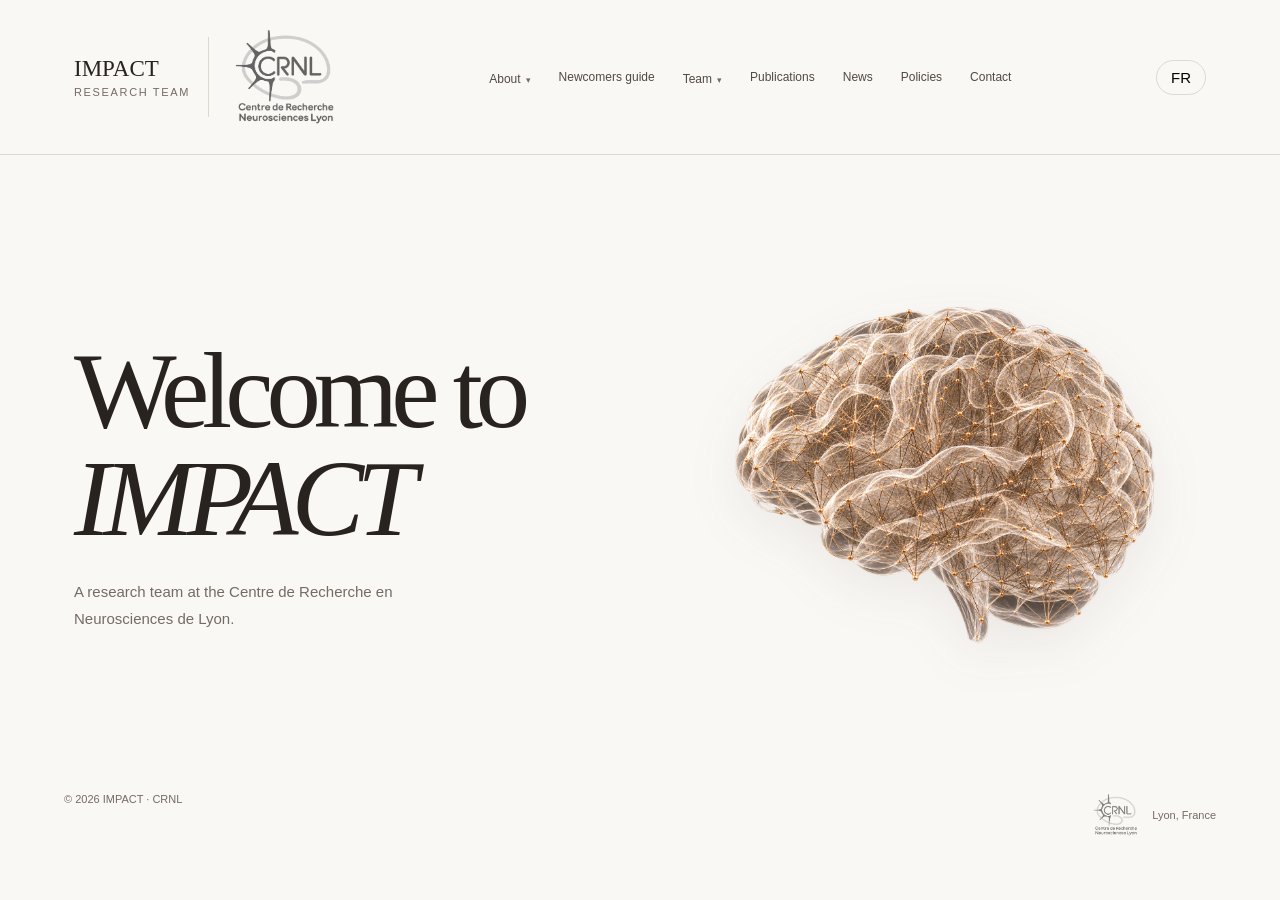
==== commit 1c44f674: "Add files via upload" ====
--- a/index.html
+++ b/index.html
@@ -48,10 +48,19 @@
        </div>
       </div>
      </div>
-     <a data-en="Research" data-fr="Recherche" href="research.html" data-page="research">Research</a>
-     <a data-en="Team" data-fr="Équipe" href="team.html" data-page="team">Team</a>
+     <a data-en="Newcomers guide" data-fr="Guide des nouveaux arrivants" href="newcomers.html" data-page="newcomers">Newcomers guide</a>
+     <div class="dropdown">
+      <a data-en="Team" data-fr="Équipe" href="team.html" data-page="team">Team</a>
+      <div class="dropdown-menu">
+       <div class="dropdown-menu-inner">
+        <a data-en="Researchers" data-fr="Chercheurs" href="team.html#researchers">Researchers</a>
+        <a data-en="Technical staff" data-fr="Personnel technique" href="team.html#technical-staff">Technical staff</a>
+       </div>
+      </div>
+     </div>
      <a href="publications.html" data-page="publications">Publications</a>
      <a data-en="News" data-fr="Actualités" href="news.html" data-page="news">News</a>
+     <a data-en="Policies" data-fr="Règles et chartes" href="policies.html" data-page="policies">Policies</a>
      <a href="contact.html" data-page="contact">Contact</a>
     </nav>
     <button aria-label="Change language" class="language" id="language">
@@ -74,54 +83,11 @@
      <p data-en="A research team at the Centre de Recherche en Neurosciences de Lyon." data-fr="Une équipe de recherche du Centre de Recherche en Neurosciences de Lyon.">
       A research team at the Centre de Recherche en Neurosciences de Lyon.
      </p>
-     <a class="link" href="research.html">
-      <span data-en="Explore our research" data-fr="Découvrir nos recherches">
-       Explore our research
-      </span>
-      <span aria-hidden="true">
-       ↗
-      </span>
-     </a>
     </div>
     <div class="brain-wrap">
      <img alt="Illustration of a brain made of neural connections" class="brain" src="Translucent%20Neural%20Network%20Brain.png"/>
     </div>
    </section>
-   <div class="strip">
-    <div class="strip-inner">
-     <div class="strip-intro" data-en="Discover IMPACT" data-fr="Découvrir IMPACT">
-      Discover IMPACT
-     </div>
-     <a class="strip-item" href="about.html">
-      <span>
-       01
-      </span>
-      <b data-en="A CRNL team" data-fr="Une équipe du CRNL">
-       A CRNL team
-      </b>
-      ↗
-     </a>
-     <a class="strip-item" href="team.html">
-      <span>
-       02
-      </span>
-      <b data-en="Meet the team" data-fr="Rencontrer l'équipe">
-       Meet the team
-      </b>
-      ↗
-     </a>
-     <a class="strip-item" href="news.html">
-      <span>
-       03
-      </span>
-      <b data-en="Latest updates" data-fr="Actualités">
-       Latest updates
-      </b>
-      ↗
-     </a>
-    </div>
-   </div>
-   <!-- ABOUT SECTION -->
   </main>
   <footer>
    <span>
--- a/style.css
+++ b/style.css
@@ -154,15 +154,6 @@
   filter:drop-shadow(0 18px 25px rgba(60,45,35,.08));
 }
 
-.brain-wrap:after {
-  content:'NEURAL NETWORKS  /  IMPACT';
-  position:absolute;
-  bottom:15px;
-  right:0;
-  font-size:9px;
-  letter-spacing:.22em;
-  color:#a49a91;
-}
 
 @keyframes float {
   0%,100% {
@@ -523,3 +514,14 @@
 .page {
   min-height: 60vh;
 }
+
+/* Sub-headings inside a page (e.g. Researchers / Technical staff) */
+.subhead {
+  font-size: 26px;
+  margin: 55px 0 12px;
+  scroll-margin-top: 30px;
+}
+
+.subhead:first-of-type {
+  margin-top: 35px;
+}
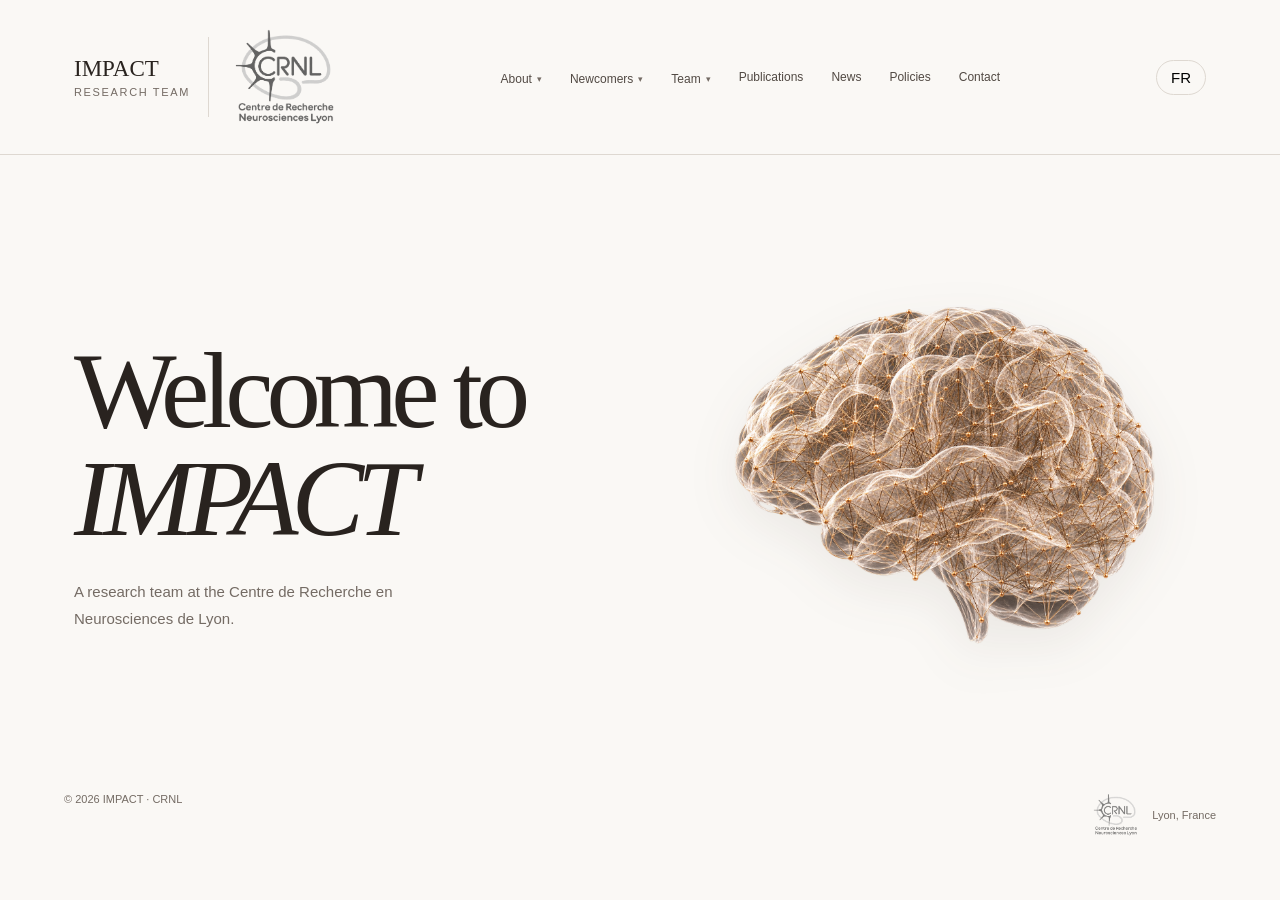
==== commit 426ddfc8: "Add files via upload" ====
--- a/index.html
+++ b/index.html
@@ -48,7 +48,14 @@
        </div>
       </div>
      </div>
-     <a data-en="Newcomers guide" data-fr="Guide des nouveaux arrivants" href="newcomers.html" data-page="newcomers">Newcomers guide</a>
+     <div class="dropdown">
+      <a data-en="Newcomers" data-fr="Nouveaux arrivants" href="newcomers.html" data-page="newcomers">Newcomers</a>
+      <div class="dropdown-menu">
+       <div class="dropdown-menu-inner">
+        <a data-en="Guide" data-fr="Guide" href="newcomers.html">Guide</a>
+       </div>
+      </div>
+     </div>
      <div class="dropdown">
       <a data-en="Team" data-fr="Équipe" href="team.html" data-page="team">Team</a>
       <div class="dropdown-menu">
--- a/style.css
+++ b/style.css
@@ -525,3 +525,1441 @@
 .subhead:first-of-type {
   margin-top: 35px;
 }
+
+/* Keep every menu item on one line */
+nav a {
+  white-space: nowrap;
+}
+
+nav .dropdown > a {
+  display: inline-flex;
+  align-items: center;
+}
+
+/* Medium screens: tighter menu so everything fits on one line */
+@media (max-width: 1150px) and (min-width: 801px) {
+  .nav { padding-left: 3%; padding-right: 3%; gap: 14px; }
+  nav { gap: 15px; }
+  nav a { font-size: 11px; }
+  .crnl-logo { height: 80px; }
+  .brand-divider { height: 64px; }
+}
+
+/* Small screens: menu on its own row under the logos (dropdowns stay visible) */
+@media (max-width: 950px) {
+  .nav { flex-wrap: wrap; }
+  .nav nav {
+    order: 3;
+    width: 100%;
+    flex-wrap: wrap;
+    overflow: visible;
+    gap: 10px 18px;
+  }
+  .dropdown-menu { z-index: 10; }
+}
+
+
+/* =====================================
+   STORY PAGES (Apple-like scrolling sections)
+   ===================================== */
+
+.story-hero {
+  position: relative;
+  min-height: calc(100vh - 155px);
+  display: flex;
+  align-items: center;
+  justify-content: center;
+  text-align: center;
+  padding: 60px 6%;
+  overflow: hidden;
+}
+
+/* soft warm glow behind the text */
+.story-hero::before {
+  content: '';
+  position: absolute;
+  width: 70vmax;
+  height: 70vmax;
+  left: 50%;
+  top: 50%;
+  transform: translate(-50%, -50%);
+  background: radial-gradient(circle, rgba(138,113,96,.13) 0%, rgba(138,113,96,0) 60%);
+  pointer-events: none;
+}
+
+.story-hero-inner {
+  position: relative;
+  max-width: 980px;
+  will-change: transform, opacity;
+}
+
+.story-title {
+  font-size: clamp(54px, 8.5vw, 124px);
+  letter-spacing: -.055em;
+  line-height: 1.02;
+  margin: 26px 0 30px;
+}
+
+.story-title .line {
+  display: block;
+}
+
+.story-title em {
+  color: var(--accent);
+}
+
+.story-lead {
+  max-width: 560px;
+  margin: 0 auto;
+  font-size: clamp(17px, 1.6vw, 21px);
+  line-height: 1.7;
+  color: var(--muted);
+}
+
+/* "Scroll" cue with a moving line */
+.scroll-cue {
+  position: absolute;
+  bottom: 34px;
+  left: 50%;
+  transform: translateX(-50%);
+  display: flex;
+  flex-direction: column;
+  align-items: center;
+  gap: 10px;
+  font-size: 10px;
+  letter-spacing: .25em;
+  text-transform: uppercase;
+  color: var(--muted);
+}
+
+.scroll-cue i {
+  display: block;
+  width: 1px;
+  height: 44px;
+  background: linear-gradient(var(--muted), transparent);
+  animation: cue 2.2s ease-in-out infinite;
+  transform-origin: top;
+}
+
+@keyframes cue {
+  0%   { transform: scaleY(0); opacity: 1; }
+  60%  { transform: scaleY(1); opacity: 1; }
+  100% { transform: scaleY(1); opacity: 0; }
+}
+
+.story-section {
+  min-height: 85vh;
+  display: flex;
+  align-items: center;
+  padding: 100px 8%;
+  border-top: 1px solid var(--line);
+}
+
+.story-section:nth-of-type(odd) {
+  background: #f5f1ec;
+}
+
+.story-inner {
+  max-width: 900px;
+  margin: auto;
+  width: 100%;
+}
+
+.story-number {
+  font: 12px Arial, sans-serif;
+  letter-spacing: .2em;
+  color: var(--accent);
+}
+
+.story-section h2 {
+  font-size: clamp(42px, 6vw, 84px);
+  letter-spacing: -.045em;
+  line-height: 1.05;
+  margin: 18px 0 22px;
+}
+
+.story-section p {
+  font-size: 18px;
+  line-height: 1.8;
+  color: var(--muted);
+  max-width: 620px;
+}
+
+/* Elements appear (fade + slide up) when they come into view */
+.reveal {
+  opacity: 0;
+  transform: translateY(28px);
+  transition: opacity 1s cubic-bezier(.2,.7,.2,1), transform 1s cubic-bezier(.2,.7,.2,1);
+}
+
+.reveal.visible {
+  opacity: 1;
+  transform: none;
+}
+
+.delay-1 { transition-delay: .15s; }
+.delay-2 { transition-delay: .35s; }
+.delay-3 { transition-delay: .7s; }
+
+.scroll-cue.reveal { transform: translate(-50%, 28px); }
+.scroll-cue.reveal.visible { transform: translate(-50%, 0); }
+
+@media (prefers-reduced-motion: reduce) {
+  .reveal { opacity: 1; transform: none; transition: none; }
+  .scroll-cue i { animation: none; }
+}
+
+
+/* ----- Story: section elements ----- */
+.story-section h2 em { color: var(--accent); }
+
+.acronym {
+  display: flex;
+  flex-wrap: wrap;
+  gap: 6px 22px;
+  margin: 10px 0 50px;
+  font-family: Georgia, 'Times New Roman', serif;
+  font-size: clamp(22px, 2.6vw, 34px);
+  color: #a79a8f;
+}
+
+.acronym b {
+  font-weight: 400;
+  color: var(--ink);
+}
+
+.story-columns {
+  display: grid;
+  grid-template-columns: 1.6fr 1fr;
+  gap: 60px;
+  align-items: center;
+}
+
+.stat {
+  border-left: 1px solid var(--line);
+  padding-left: 35px;
+}
+
+.stat-number {
+  font: clamp(80px, 10vw, 140px)/1 Georgia, serif;
+  letter-spacing: -.05em;
+  color: var(--accent);
+}
+
+.stat-label {
+  margin-top: 10px;
+  font-size: 14px;
+  line-height: 1.6;
+  color: var(--muted);
+}
+
+.leads-title {
+  margin: 70px 0 18px;
+  font-size: 11px;
+  letter-spacing: .2em;
+  text-transform: uppercase;
+  color: var(--muted);
+}
+
+.leads {
+  display: grid;
+  grid-template-columns: 1fr 1fr;
+  gap: 16px;
+}
+
+.lead-card, .org-card {
+  background: var(--paper);
+  border: 1px solid var(--line);
+  border-radius: 18px;
+  padding: 28px 30px;
+  transition: transform .35s ease, box-shadow .35s ease;
+}
+
+.lead-card:hover, .org-card:hover {
+  transform: translateY(-4px);
+  box-shadow: 0 18px 35px rgba(60,45,35,.07);
+}
+
+.lead-card strong {
+  display: block;
+  font: 26px/1.2 Georgia, serif;
+  margin-bottom: 8px;
+}
+
+.lead-card span {
+  font-size: 13px;
+  color: var(--muted);
+}
+
+.story-section .story-inner { max-width: 1000px; }
+
+.org-grid {
+  display: grid;
+  grid-template-columns: 1fr 1fr;
+  gap: 16px;
+  margin-top: 45px;
+}
+
+.org-acronym {
+  font: clamp(38px, 4.5vw, 56px)/1 Georgia, serif;
+  letter-spacing: -.03em;
+  color: var(--accent);
+}
+
+.org-name {
+  margin: 12px 0 14px;
+  font-size: 13px;
+  font-weight: 600;
+  color: var(--ink);
+}
+
+.story-section .org-card p {
+  font-size: 15px;
+  line-height: 1.7;
+  margin: 0;
+}
+
+.good-to-know {
+  margin-top: 40px;
+  padding: 26px 30px;
+  border-radius: 18px;
+  background: #ebe4dd;
+}
+
+.gtk-label {
+  font-size: 11px;
+  letter-spacing: .2em;
+  text-transform: uppercase;
+  color: var(--accent);
+  margin-bottom: 10px;
+}
+
+.story-section .good-to-know p {
+  margin: 0;
+  font-size: 16px;
+  max-width: none;
+}
+
+@media (max-width: 800px) {
+  .story-columns, .leads, .org-grid { grid-template-columns: 1fr; }
+  .stat { border-left: none; padding-left: 0; }
+}
+
+
+/* ----- Institutional diagram ----- */
+:root {
+  --org: #e9ddd0;      /* research organisations */
+  --org-ink: #7d5f49;
+  --uni: #dfe4dc;      /* universities */
+  --uni-ink: #56654f;
+  --lab: #29231f;      /* CRNL */
+  --team: #8a7160;     /* IMPACT */
+}
+
+.org-diagram {
+  margin: 60px 0 30px;
+  display: flex;
+  flex-direction: column;
+  align-items: center;
+}
+
+.tier-labels, .tier-top {
+  width: 100%;
+  display: grid;
+  grid-template-columns: repeat(4, 1fr);
+  gap: 14px;
+}
+
+.tier-label {
+  grid-column: span 2;
+  text-align: center;
+  font-size: 11px;
+  letter-spacing: .2em;
+  text-transform: uppercase;
+  padding-bottom: 12px;
+  border-bottom: 2px solid;
+  margin-bottom: 14px;
+}
+
+.tier-label.kind-org { color: var(--org-ink); border-color: var(--org); }
+.tier-label.kind-uni { color: var(--uni-ink); border-color: var(--uni); }
+
+.node {
+  position: relative;
+  border-radius: 16px;
+  padding: 22px 18px;
+  text-align: center;
+}
+
+.node b {
+  display: block;
+  font: 400 clamp(26px, 3vw, 38px)/1.1 Georgia, serif;
+  letter-spacing: -.02em;
+  margin-bottom: 8px;
+}
+
+.node span {
+  display: block;
+  font-size: 12.5px;
+  line-height: 1.5;
+}
+
+.tier-top .node.kind-org { background: var(--org); color: var(--org-ink); }
+.tier-top .node.kind-uni { background: var(--uni); color: var(--uni-ink); }
+.tier-top .node b { color: var(--ink); }
+
+/* line from each top box down to the bracket */
+.tier-top .node::after {
+  content: '';
+  position: absolute;
+  left: 50%;
+  bottom: -26px;
+  width: 1px;
+  height: 26px;
+  background: #b9ada3;
+}
+
+.bracket {
+  width: 75%;
+  height: 26px;
+  margin-top: 26px;
+  border-top: 1px solid #b9ada3;
+  position: relative;
+}
+
+.stem {
+  position: relative;
+  height: 64px;
+  display: flex;
+  align-items: center;
+  margin-top: -26px;
+}
+
+.stem + .node, .bracket + .stem { margin-top: 0; }
+
+.stem::before {
+  content: '';
+  position: absolute;
+  left: 50%;
+  top: 0;
+  bottom: 0;
+  width: 1px;
+  background: #b9ada3;
+}
+
+.stem span {
+  position: relative;
+  margin-left: calc(50% + 14px);
+  white-space: nowrap;
+  font-size: 11px;
+  letter-spacing: .15em;
+  text-transform: uppercase;
+  color: var(--muted);
+}
+
+.stem { width: 100%; }
+.bracket + .stem { margin-top: -26px; }
+
+.node-lab, .node-team {
+  width: min(560px, 100%);
+  padding: 30px 30px 28px;
+}
+
+.node-lab { background: var(--lab); color: #e9e2db; }
+.node-lab b { color: #fff; font-size: clamp(40px, 5vw, 60px); }
+
+.node-team { background: var(--team); color: #f6efe8; }
+.node-team b { color: #fff; font-size: clamp(40px, 5vw, 60px); }
+
+.node-kicker {
+  font-size: 10px !important;
+  letter-spacing: .25em;
+  text-transform: uppercase;
+  opacity: .75;
+  margin-bottom: 10px;
+}
+
+.chips {
+  display: flex;
+  flex-wrap: wrap;
+  justify-content: center;
+  gap: 8px;
+  margin-top: 18px;
+}
+
+.chips i {
+  font-style: normal;
+  font-size: 12px;
+  padding: 6px 12px;
+  border-radius: 30px;
+  border: 1px solid rgba(255,255,255,.25);
+}
+
+/* key distinction */
+.takeaway {
+  margin-top: 50px;
+  padding: 30px;
+  border-radius: 18px;
+  background: var(--paper);
+  border: 1px solid var(--line);
+}
+
+.takeaway-grid {
+  display: grid;
+  grid-template-columns: repeat(4, 1fr);
+  gap: 22px;
+}
+
+.takeaway-grid div {
+  font-size: 14px;
+  line-height: 1.55;
+  color: var(--muted);
+}
+
+.takeaway-grid b {
+  display: block;
+  font: 400 21px Georgia, serif;
+  color: var(--ink);
+  margin: 10px 0 4px;
+}
+
+.dot {
+  display: inline-block;
+  width: 12px;
+  height: 12px;
+  border-radius: 50%;
+}
+
+.dot.kind-org { background: #d9c3ad; }
+.dot.kind-uni { background: #b9c6b2; }
+.dot.kind-lab { background: var(--lab); }
+.dot.kind-team { background: var(--team); }
+
+.org-tag {
+  display: inline-block;
+  font-size: 10px;
+  letter-spacing: .15em;
+  text-transform: uppercase;
+  padding: 5px 11px;
+  border-radius: 30px;
+  margin-bottom: 16px;
+}
+
+.org-tag.kind-org { background: var(--org); color: var(--org-ink); }
+.org-tag.kind-uni { background: var(--uni); color: var(--uni-ink); }
+.org-tag.kind-lab { background: var(--lab); color: #fff; }
+
+@media (max-width: 800px) {
+  .tier-labels { display: none; }
+  .tier-top { grid-template-columns: 1fr 1fr; }
+  .tier-top .node::after, .bracket { display: none; }
+  .bracket + .stem { margin-top: 0; }
+  .takeaway-grid { grid-template-columns: 1fr 1fr; }
+}
+
+.node-lab + .stem { margin-top: 0; height: 54px; }
+
+@media (max-width: 800px) {
+  .stem span { white-space: normal; max-width: calc(50% - 20px); font-size: 9.5px; line-height: 1.4; }
+}
+
+
+/* ----- Site map with "We are here" marker ----- */
+.site-map {
+  margin: 70px 0 0;
+  display: grid;
+  grid-template-columns: 1.35fr 1fr;
+  gap: 50px;
+  align-items: center;
+}
+
+.map-frame {
+  position: relative;
+  border-radius: 18px;
+  overflow: hidden;
+  box-shadow: 0 25px 50px rgba(60,45,35,.12);
+}
+
+.map-frame img {
+  display: block;
+  width: 100%;
+  height: auto;
+}
+
+.map-pin {
+  position: absolute;
+  width: 74px;
+  height: 34px;
+  transform: translate(-50%, -50%);
+  border: 3px solid #fff;
+  border-radius: 30px;
+  box-shadow: 0 0 0 3px var(--accent);
+  animation: pin 2s ease-out infinite;
+  pointer-events: none;
+}
+
+.map-pin-soft {
+  width: 150px;
+  height: 46px;
+  border-color: rgba(255,255,255,.7);
+  box-shadow: none;
+  animation: none;
+  opacity: .0;
+}
+
+@keyframes pin {
+  0%   { box-shadow: 0 0 0 3px var(--accent), 0 0 0 0 rgba(255,255,255,.7); }
+  70%  { box-shadow: 0 0 0 3px var(--accent), 0 0 0 16px rgba(255,255,255,0); }
+  100% { box-shadow: 0 0 0 3px var(--accent), 0 0 0 0 rgba(255,255,255,0); }
+}
+
+.map-callout {
+  position: absolute;
+  transform: translate(-50%, calc(-100% - 30px));
+  background: var(--accent);
+  color: #fff;
+  font-size: 12px;
+  letter-spacing: .08em;
+  padding: 7px 13px;
+  border-radius: 30px;
+  white-space: nowrap;
+  box-shadow: 0 8px 18px rgba(0,0,0,.2);
+}
+
+.map-callout::after {
+  content: '';
+  position: absolute;
+  left: 50%;
+  bottom: -5px;
+  width: 10px;
+  height: 10px;
+  background: var(--accent);
+  transform: translateX(-50%) rotate(45deg);
+}
+
+.site-map h3 {
+  font-size: clamp(30px, 3.4vw, 44px);
+  letter-spacing: -.035em;
+  line-height: 1.12;
+  margin: 0 0 18px;
+}
+
+.site-map h3 em { color: var(--accent); }
+
+.story-section .site-map p {
+  font-size: 16px;
+  margin: 0;
+}
+
+@media (max-width: 800px) {
+  .site-map { grid-template-columns: 1fr; gap: 28px; }
+  .map-pin { width: 48px; height: 24px; }
+  .map-callout { font-size: 10px; transform: translate(-50%, calc(-100% - 20px)); }
+}
+
+@media (prefers-reduced-motion: reduce) {
+  .map-pin { animation: none; }
+}
+
+
+/* ----- Getting to the lab ----- */
+.travel-block {
+  margin-top: 60px;
+  padding-top: 40px;
+  border-top: 1px solid var(--line);
+}
+
+.travel-head {
+  display: flex;
+  align-items: center;
+  gap: 16px;
+}
+
+.travel-head h3 {
+  font-size: clamp(30px, 3.6vw, 46px);
+  letter-spacing: -.035em;
+  margin: 0;
+}
+
+.travel-icon {
+  width: 56px;
+  height: 56px;
+  border-radius: 50%;
+  background: var(--soft);
+  display: inline-flex;
+  align-items: center;
+  justify-content: center;
+  font-size: 26px;
+}
+
+.big-quote {
+  margin: 45px 0 35px;
+  font: italic clamp(30px, 4.2vw, 56px)/1.15 Georgia, serif;
+  letter-spacing: -.03em;
+  color: var(--accent);
+}
+
+.bike-text .stat-number { font-size: clamp(54px, 6.5vw, 86px); }
+
+.plans {
+  display: grid;
+  grid-template-columns: repeat(3, 1fr);
+  gap: 16px;
+}
+
+.plan {
+  background: var(--paper);
+  border: 1px solid var(--line);
+  border-radius: 20px;
+  padding: 28px 26px;
+  display: flex;
+  flex-direction: column;
+  gap: 14px;
+  transition: transform .35s ease, box-shadow .35s ease;
+}
+
+.plan:hover {
+  transform: translateY(-4px);
+  box-shadow: 0 18px 35px rgba(60,45,35,.08);
+}
+
+.plan:nth-child(3) {
+  background: var(--lab);
+  border-color: var(--lab);
+  color: #e9e2db;
+}
+
+.plan-kicker {
+  font-size: 11px;
+  letter-spacing: .18em;
+  text-transform: uppercase;
+  color: var(--accent);
+}
+
+.plan:nth-child(3) .plan-kicker { color: #cdb7a6; }
+
+.plan-price {
+  font: 400 54px/1 Georgia, serif;
+  letter-spacing: -.03em;
+}
+
+.plan-price small {
+  font: 15px Arial, sans-serif;
+  letter-spacing: 0;
+  color: var(--muted);
+  margin-left: 4px;
+}
+
+.plan:nth-child(3) .plan-price small { color: #b8aca2; }
+
+.story-section .plan .plan-how {
+  font-size: 13.5px;
+  line-height: 1.6;
+  margin: 0 0 6px;
+}
+
+.plan:nth-child(3) .plan-how { color: #c9bfb6; }
+
+.plan-row {
+  display: flex;
+  gap: 12px;
+  align-items: flex-start;
+  padding-top: 14px;
+  border-top: 1px solid var(--line);
+  font-size: 13px;
+  line-height: 1.5;
+  color: var(--muted);
+}
+
+.plan:nth-child(3) .plan-row { border-color: rgba(255,255,255,.15); color: #c9bfb6; }
+
+.plan-row b {
+  display: block;
+  color: var(--ink);
+  font-weight: 600;
+  margin-bottom: 2px;
+}
+
+.plan:nth-child(3) .plan-row b { color: #fff; }
+
+.plan-icon {
+  flex: none;
+  width: 30px;
+  height: 30px;
+  border-radius: 50%;
+  background: var(--soft);
+  color: var(--accent);
+  display: inline-flex;
+  align-items: center;
+  justify-content: center;
+  font-size: 15px;
+}
+
+.plan-icon.elec { background: var(--accent); color: #fff; }
+.plan:nth-child(3) .plan-icon { background: rgba(255,255,255,.12); color: #fff; }
+.plan:nth-child(3) .plan-icon.elec { background: var(--accent); }
+
+.story-section .fine-print {
+  margin-top: 18px;
+  font-size: 12.5px;
+  max-width: none;
+}
+
+@media (max-width: 800px) {
+  .plans { grid-template-columns: 1fr; }
+}
+
+
+/* ----- Housing section ----- */
+.updated-pill {
+  display: inline-block;
+  font-size: 11px;
+  letter-spacing: .08em;
+  padding: 7px 14px;
+  border-radius: 30px;
+  background: var(--soft);
+  color: var(--accent);
+  margin-bottom: 24px;
+}
+
+.travel-block > p { margin-top: 20px; }
+
+.link-grid {
+  display: grid;
+  grid-template-columns: repeat(3, 1fr);
+  gap: 14px;
+  margin-top: 28px;
+}
+
+.link-card {
+  position: relative;
+  display: block;
+  background: var(--paper);
+  border: 1px solid var(--line);
+  border-radius: 16px;
+  padding: 22px 44px 22px 22px;
+  transition: transform .3s ease, box-shadow .3s ease, border-color .3s;
+}
+
+.link-card:hover {
+  transform: translateY(-3px);
+  box-shadow: 0 14px 28px rgba(60,45,35,.08);
+  border-color: var(--accent);
+}
+
+.link-card b {
+  display: block;
+  font: 400 21px Georgia, serif;
+  margin-bottom: 6px;
+}
+
+.link-card span {
+  font-size: 13px;
+  line-height: 1.55;
+  color: var(--muted);
+}
+
+.link-card i {
+  position: absolute;
+  top: 20px;
+  right: 20px;
+  font-style: normal;
+  color: var(--accent);
+}
+
+.callout {
+  margin-top: 22px;
+  padding: 22px 26px;
+  border-radius: 16px;
+}
+
+.callout p { margin: 0 !important; font-size: 15px !important; max-width: none !important; }
+.callout.warn { background: #f3e3da; }
+.callout.warn .gtk-label { color: #a0553a; }
+.callout.tip { background: var(--uni); }
+.callout.tip .gtk-label { color: var(--uni-ink); }
+
+.budget-grid {
+  display: grid;
+  grid-template-columns: repeat(3, 1fr);
+  gap: 14px;
+  margin-top: 28px;
+}
+
+.budget {
+  background: var(--paper);
+  border: 1px solid var(--line);
+  border-radius: 20px;
+  padding: 26px;
+}
+
+.budget b { display: block; font: 400 22px Georgia, serif; }
+.budget > span { font-size: 13px; color: var(--muted); }
+.budget small { font-size: 13px; color: var(--muted); }
+
+.budget-price {
+  font: 400 clamp(36px, 4vw, 50px)/1 Georgia, serif;
+  letter-spacing: -.03em;
+  color: var(--accent);
+  margin: 26px 0 6px;
+  white-space: nowrap;
+}
+
+.area-grid {
+  display: grid;
+  grid-template-columns: repeat(3, 1fr);
+  gap: 14px;
+  margin-top: 28px;
+}
+
+.area {
+  border-top: 2px solid var(--accent);
+  padding: 18px 4px 4px;
+}
+
+.area b { font: 400 22px Georgia, serif; }
+
+.area-sub {
+  display: block;
+  font-size: 11px;
+  letter-spacing: .12em;
+  text-transform: uppercase;
+  color: var(--accent);
+  margin: 6px 0 10px;
+}
+
+.story-section .area p { font-size: 14px; line-height: 1.65; margin: 0; }
+
+.lines {
+  margin-top: 40px;
+  padding: 26px 28px;
+  border-radius: 18px;
+  background: var(--paper);
+  border: 1px solid var(--line);
+}
+
+.line-row {
+  display: flex;
+  align-items: center;
+  gap: 8px;
+  padding: 10px 0;
+  border-bottom: 1px solid var(--line);
+  font-size: 15px;
+}
+
+.line-row > span:last-child { margin-left: 8px; }
+
+.line-badge {
+  display: inline-flex;
+  align-items: center;
+  justify-content: center;
+  min-width: 38px;
+  height: 28px;
+  padding: 0 8px;
+  border-radius: 8px;
+  font-size: 13px;
+  font-weight: 700;
+  color: #fff;
+}
+
+.line-badge.tram { background: #5f7a8c; }
+.line-badge.bus { background: var(--accent); border-radius: 14px; }
+
+.story-section .lines p { margin: 16px 0 0; font-size: 14px; max-width: none; }
+.lines a { color: var(--accent); border-bottom: 1px solid var(--accent); }
+
+.accordion {
+  margin-top: 26px;
+  border-top: 1px solid var(--line);
+}
+
+.accordion details {
+  border-bottom: 1px solid var(--line);
+}
+
+.accordion summary {
+  list-style: none;
+  cursor: pointer;
+  display: flex;
+  justify-content: space-between;
+  align-items: center;
+  padding: 22px 4px;
+  font: 400 22px Georgia, serif;
+}
+
+.accordion summary::-webkit-details-marker { display: none; }
+
+.accordion summary i {
+  position: relative;
+  width: 16px;
+  height: 16px;
+  flex: none;
+}
+
+.accordion summary i::before, .accordion summary i::after {
+  content: '';
+  position: absolute;
+  left: 0;
+  top: 7px;
+  width: 16px;
+  height: 1.5px;
+  background: var(--accent);
+  transition: transform .3s;
+}
+
+.accordion summary i::after { transform: rotate(90deg); }
+.accordion details[open] summary i::after { transform: rotate(0); }
+
+.story-section .accordion p {
+  margin: 0 0 24px;
+  padding: 0 4px;
+  font-size: 15.5px;
+  max-width: 760px;
+}
+
+.story-section .takeaway-text {
+  margin: 0;
+  font: 400 clamp(19px, 2vw, 24px)/1.55 Georgia, serif;
+  color: var(--ink);
+  max-width: none;
+}
+
+@media (max-width: 800px) {
+  .link-grid, .budget-grid, .area-grid { grid-template-columns: 1fr; }
+}
+
+
+/* ----- Mattermost section ----- */
+.cta-box {
+  background: var(--paper);
+  border: 1px solid var(--line);
+  border-radius: 20px;
+  padding: 28px;
+  display: flex;
+  flex-direction: column;
+  gap: 12px;
+}
+
+.cta-box small { font-size: 12.5px; line-height: 1.5; color: var(--muted); margin-top: 4px; }
+
+.btn {
+  display: flex;
+  align-items: center;
+  justify-content: center;
+  gap: 8px;
+  padding: 15px 20px;
+  border-radius: 40px;
+  font-size: 14px;
+  transition: transform .25s ease, background .25s, box-shadow .25s;
+}
+
+.btn:hover { transform: translateY(-2px); box-shadow: 0 10px 22px rgba(60,45,35,.12); }
+.btn-dark { background: var(--lab); color: #fff; }
+.btn-light { background: var(--soft); color: var(--ink); border: 1px solid var(--line); }
+
+.feature-grid {
+  display: grid;
+  grid-template-columns: repeat(4, 1fr);
+  gap: 14px;
+  margin-top: 50px;
+}
+
+.feature {
+  background: var(--paper);
+  border: 1px solid var(--line);
+  border-radius: 18px;
+  padding: 24px 22px;
+}
+
+.feature-icon {
+  width: 46px;
+  height: 46px;
+  border-radius: 14px;
+  background: var(--soft);
+  display: inline-flex;
+  align-items: center;
+  justify-content: center;
+  font-size: 22px;
+  margin-bottom: 16px;
+}
+
+.feature b { display: block; font: 400 21px Georgia, serif; margin-bottom: 8px; }
+.story-section .feature p { font-size: 13.5px; line-height: 1.6; margin: 0; }
+
+.check-list { list-style: none; padding: 0; margin: 0; display: grid; gap: 12px; }
+.check-list li { position: relative; padding-left: 32px; font-size: 16px; color: var(--ink); }
+.check-list li::before {
+  content: '✓';
+  position: absolute;
+  left: 0;
+  top: -1px;
+  width: 22px;
+  height: 22px;
+  border-radius: 50%;
+  background: var(--accent);
+  color: #fff;
+  font-size: 12px;
+  display: flex;
+  align-items: center;
+  justify-content: center;
+}
+
+@media (max-width: 1000px) { .feature-grid { grid-template-columns: 1fr 1fr; } }
+@media (max-width: 600px) { .feature-grid { grid-template-columns: 1fr; } }
+.check-list { margin-top: 16px; }
+
+
+/* ----- Numbered steps (IT access) ----- */
+.steps { position: relative; margin-top: 50px; }
+
+.steps::before {
+  content: '';
+  position: absolute;
+  left: 23px;
+  top: 10px;
+  bottom: 10px;
+  width: 1px;
+  background: var(--line);
+}
+
+.step {
+  position: relative;
+  display: grid;
+  grid-template-columns: 48px 1fr;
+  gap: 28px;
+  padding-bottom: 60px;
+}
+
+.step:last-child { padding-bottom: 0; }
+
+.step-num {
+  position: relative;
+  width: 48px;
+  height: 48px;
+  border-radius: 50%;
+  background: var(--lab);
+  color: #fff;
+  display: flex;
+  align-items: center;
+  justify-content: center;
+  font: 400 20px Georgia, serif;
+}
+
+.step-body .travel-head { margin-bottom: 14px; }
+.step-body .travel-head h3 { font-size: clamp(26px, 3vw, 38px); }
+.step-body .travel-icon { display: none; }
+.story-section .step-body > p { font-size: 16.5px; margin: 0 0 14px; }
+
+.contact-card {
+  display: inline-flex;
+  align-items: center;
+  gap: 16px;
+  margin-top: 8px;
+  padding: 18px 24px 18px 18px;
+  border-radius: 18px;
+  background: var(--paper);
+  border: 1px solid var(--line);
+}
+
+.contact-avatar {
+  width: 52px;
+  height: 52px;
+  border-radius: 50%;
+  background: var(--accent);
+  color: #fff;
+  display: flex;
+  align-items: center;
+  justify-content: center;
+  font: 400 18px Georgia, serif;
+}
+
+.contact-card b { display: block; font: 400 21px Georgia, serif; }
+.contact-card .gtk-label { margin-bottom: 4px; }
+
+.mail-link { color: var(--accent); border-bottom: 1px solid currentColor; font-size: 14px; }
+
+.path-list {
+  margin: 6px 0 14px;
+  border-radius: 16px;
+  overflow: hidden;
+  border: 1px solid var(--line);
+}
+
+.path-row {
+  display: grid;
+  grid-template-columns: 170px 1fr auto;
+  align-items: center;
+  gap: 14px;
+  padding: 14px 18px;
+  background: var(--paper);
+}
+
+.path-row + .path-row { border-top: 1px solid var(--line); }
+.path-os { font-size: 13px; color: var(--muted); }
+
+.path-row code {
+  font: 15px Menlo, Consolas, monospace;
+  color: var(--ink);
+  background: var(--soft);
+  padding: 6px 10px;
+  border-radius: 8px;
+  justify-self: start;
+}
+
+.copy-btn {
+  border: 1px solid var(--line);
+  background: transparent;
+  border-radius: 30px;
+  padding: 7px 14px;
+  font-size: 12px;
+  cursor: pointer;
+  color: var(--ink);
+}
+
+.copy-btn:hover { border-color: var(--accent); color: var(--accent); }
+.copy-btn.done { background: var(--accent); color: #fff; border-color: var(--accent); }
+
+.btn-row { display: flex; margin: 6px 0 16px; }
+.btn-row .btn { padding: 14px 26px; }
+.fine-inline { font-size: 14px; color: var(--muted); }
+
+.step-body .story-columns { margin-top: 4px; }
+.step-body .feature-grid { margin-top: 30px; }
+
+@media (max-width: 800px) {
+  .step { grid-template-columns: 38px 1fr; gap: 16px; }
+  .step-num { width: 38px; height: 38px; font-size: 16px; }
+  .steps::before { left: 18px; }
+  .path-row { grid-template-columns: 1fr auto; }
+  .path-os { grid-column: 1 / -1; }
+}
+
+.mini-steps { margin: 6px 0 0; padding-left: 22px; display: grid; gap: 8px; font-size: 15px; color: var(--ink); }
+.mini-steps li::marker { color: var(--uni-ink); font-weight: 700; }
+
+
+/* ----- Guide contents ----- */
+html { scroll-padding-top: 20px; }
+.toc-section { min-height: auto; background: var(--paper) !important; }
+
+.toc-grid {
+  display: grid;
+  grid-template-columns: repeat(3, 1fr);
+  gap: 14px;
+  margin-top: 45px;
+}
+
+.toc-card {
+  position: relative;
+  display: flex;
+  flex-direction: column;
+  gap: 14px;
+  min-height: 170px;
+  padding: 24px;
+  border-radius: 20px;
+  background: #f1ede8;
+  transition: transform .3s ease, box-shadow .3s ease, background .3s;
+}
+
+.toc-card:hover {
+  transform: translateY(-4px);
+  background: #ebe4dd;
+  box-shadow: 0 16px 32px rgba(60,45,35,.08);
+}
+
+.toc-num { font: 12px Arial, sans-serif; letter-spacing: .2em; color: var(--accent); }
+.toc-icon { font-size: 26px; }
+.toc-card b { font: 400 22px/1.25 Georgia, serif; color: var(--ink); margin-top: auto; padding-right: 26px; }
+
+.toc-card i {
+  position: absolute;
+  right: 22px;
+  bottom: 22px;
+  font-style: normal;
+  color: var(--accent);
+  transition: transform .3s;
+}
+
+.toc-card:hover i { transform: translateY(4px); }
+
+/* side dots */
+.side-dots {
+  position: fixed;
+  right: 26px;
+  top: 50%;
+  transform: translateY(-50%);
+  display: flex;
+  flex-direction: column;
+  gap: 14px;
+  z-index: 20;
+  opacity: 0;
+  pointer-events: none;
+  transition: opacity .4s;
+}
+
+.side-dots.show { opacity: 1; pointer-events: auto; }
+
+.side-dots a {
+  position: relative;
+  display: block;
+  width: 10px;
+  height: 10px;
+  border-radius: 50%;
+  background: #cfc5bb;
+  transition: transform .25s, background .25s;
+}
+
+.side-dots a:hover, .side-dots a.active { background: var(--accent); transform: scale(1.35); }
+
+.dot-label {
+  position: absolute;
+  right: 22px;
+  top: 50%;
+  transform: translateY(-50%) scale(.74);
+  transform-origin: right center;
+  white-space: nowrap;
+  font-size: 12px;
+  color: var(--ink);
+  background: var(--paper);
+  border: 1px solid var(--line);
+  padding: 6px 10px;
+  border-radius: 20px;
+  opacity: 0;
+  pointer-events: none;
+  transition: opacity .2s;
+}
+
+.side-dots a:hover .dot-label { opacity: 1; }
+
+@media (max-width: 1000px) {
+  .toc-grid { grid-template-columns: 1fr 1fr; }
+  .side-dots { display: none; }
+}
+
+@media (max-width: 600px) {
+  .toc-grid { grid-template-columns: 1fr; }
+  .toc-card { min-height: 0; }
+}
+
+/* ----- Respect & wellbeing ----- */
+.r-card {
+  display: grid;
+  grid-template-columns: 64px 1fr;
+  gap: 26px;
+  margin-top: 30px;
+  padding: 36px 36px 34px;
+  border-radius: 28px;
+  background: #ebe2d8;
+}
+
+.r-num {
+  width: 64px;
+  height: 64px;
+  border-radius: 50%;
+  background: #f6ebe0;
+  color: #a0552a;
+  display: flex;
+  align-items: center;
+  justify-content: center;
+  font: 400 30px Georgia, serif;
+}
+
+.r-body h3 {
+  font-size: clamp(26px, 3vw, 36px);
+  letter-spacing: -.025em;
+  color: #a0552a;
+  margin: 10px 0 20px;
+  line-height: 1.15;
+}
+
+.story-section .r-body p { font-size: 16px; max-width: none; margin: 0 0 14px; }
+.r-body p b, .r-strong b { color: #a0552a; font-weight: 600; }
+
+.r-icons { display: grid; gap: 12px; margin-bottom: 22px; }
+.r-icons div { display: flex; gap: 14px; align-items: flex-start; font-size: 16px; line-height: 1.55; color: var(--ink); }
+.r-icons span[aria-hidden] {
+  flex: none;
+  width: 34px;
+  height: 34px;
+  border-radius: 50%;
+  background: rgba(255,255,255,.55);
+  display: inline-flex;
+  align-items: center;
+  justify-content: center;
+  font-size: 16px;
+}
+
+.story-section .r-body .r-small { font-size: 14px; margin-bottom: 8px; }
+.story-section .r-body .r-strong { margin-top: 18px; color: var(--ink); }
+
+.crumb-link {
+  display: inline-flex;
+  align-items: center;
+  gap: 12px;
+  padding: 10px 14px;
+  border-radius: 14px;
+  background: rgba(255,255,255,.6);
+  transition: background .25s;
+}
+
+.crumb-link:hover { background: #fff; }
+.crumb-link > b { color: var(--accent); font-weight: 400; }
+.crumbs { display: flex; flex-wrap: wrap; align-items: center; gap: 6px; font-size: 13px; }
+.crumbs span { padding: 4px 10px; border-radius: 20px; background: var(--paper); border: 1px solid var(--line); }
+.crumbs i { font-style: normal; color: var(--accent); }
+
+.who-grid { display: grid; grid-template-columns: repeat(3, 1fr); gap: 14px; margin: 22px 0; }
+.who { background: rgba(255,255,255,.55); border-radius: 18px; padding: 20px; }
+.who-title { display: block; font-size: 12px; font-weight: 700; letter-spacing: .04em; color: #a0552a; margin-bottom: 10px; }
+.r-list { margin: 0; padding-left: 18px; display: grid; gap: 8px; font-size: 14px; line-height: 1.55; color: var(--ink); }
+
+/* directory tabs */
+.tabs-wrap { background: var(--paper); border: 1px solid var(--line); border-radius: 24px; padding: 10px; }
+.tabs { display: flex; gap: 6px; padding: 4px; background: var(--soft); border-radius: 18px; }
+.tab {
+  flex: 1;
+  border: none;
+  background: transparent;
+  padding: 12px;
+  border-radius: 14px;
+  font-size: 14px;
+  cursor: pointer;
+  color: var(--muted);
+  transition: background .25s, color .25s, box-shadow .25s;
+}
+.tab.active { background: var(--paper); color: var(--ink); box-shadow: 0 4px 12px rgba(60,45,35,.08); }
+.tab-panel { display: none; grid-template-columns: repeat(2, 1fr); gap: 12px; padding: 14px 6px 6px; }
+.tab-panel.active { display: grid; animation: fadeUp .45s ease; }
+@keyframes fadeUp { from { opacity: 0; transform: translateY(10px); } to { opacity: 1; transform: none; } }
+
+.c-card { border: 1px solid var(--line); border-radius: 18px; padding: 20px 22px; }
+.c-title { font: 400 21px Georgia, serif; margin-bottom: 12px; color: var(--accent); }
+.c-head { font-size: 13px; font-weight: 700; color: var(--ink); margin: 12px 0 4px; }
+.c-head:first-of-type { margin-top: 0; }
+.c-name { font-size: 14px; font-weight: 600; color: var(--ink); margin: 8px 0 4px; }
+.c-line { font-size: 13.5px; line-height: 1.7; color: var(--muted); }
+.c-label { color: var(--muted); }
+.tel { color: var(--ink); font-weight: 600; border-bottom: 1px dotted var(--accent); white-space: nowrap; }
+.tel:hover, .mail-link:hover { color: var(--accent); }
+.c-line .mail-link { font-size: 13.5px; word-break: break-all; }
+
+/* external help */
+.ext-grid { display: grid; grid-template-columns: repeat(2, 1fr); gap: 14px; }
+.ext-card { background: var(--paper); border: 1px solid var(--line); border-radius: 22px; padding: 24px; }
+.ext-head { display: flex; align-items: center; gap: 12px; margin-bottom: 14px; }
+.ext-head h4 { margin: 0; font: 400 21px/1.25 Georgia, serif; }
+.ext-icon { width: 40px; height: 40px; border-radius: 12px; background: var(--soft); display: inline-flex; align-items: center; justify-content: center; font-size: 19px; flex: none; }
+.ext-item + .ext-item { margin-top: 16px; padding-top: 16px; border-top: 1px solid var(--line); }
+.ext-item b { display: block; font-size: 14px; color: var(--ink); margin-bottom: 4px; }
+.story-section .ext-item p { font-size: 13.5px; line-height: 1.6; margin: 0 0 8px; }
+.ext-vals { display: flex; flex-wrap: wrap; gap: 8px 16px; font-size: 13.5px; color: var(--muted); }
+.ext-vals .tel { font-size: 18px; }
+
+.btn-row.two { gap: 12px; margin-top: 40px; flex-wrap: wrap; }
+
+@media (max-width: 900px) {
+  .who-grid, .tab-panel.active, .ext-grid { grid-template-columns: 1fr; }
+  .r-card { grid-template-columns: 1fr; padding: 26px 22px; gap: 10px; }
+  .r-num { width: 48px; height: 48px; font-size: 22px; }
+  .tabs { flex-direction: column; }
+}
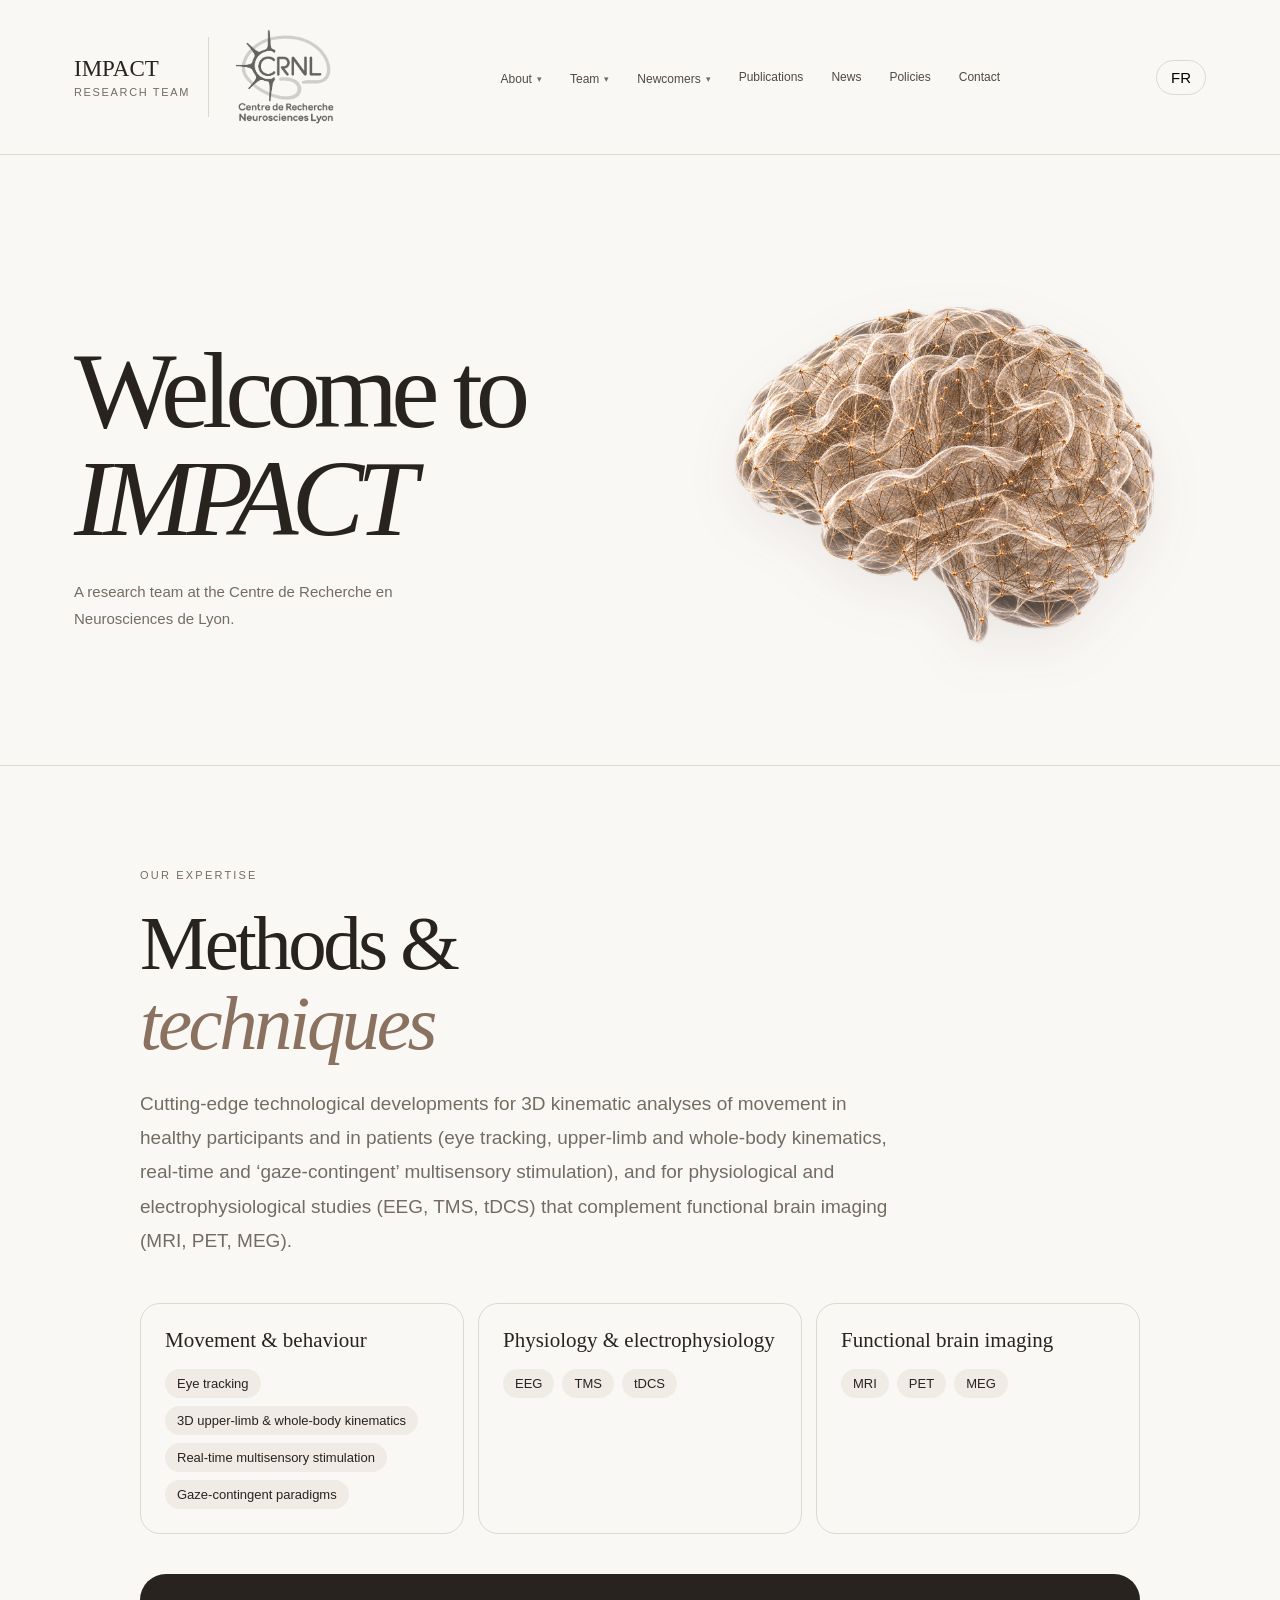
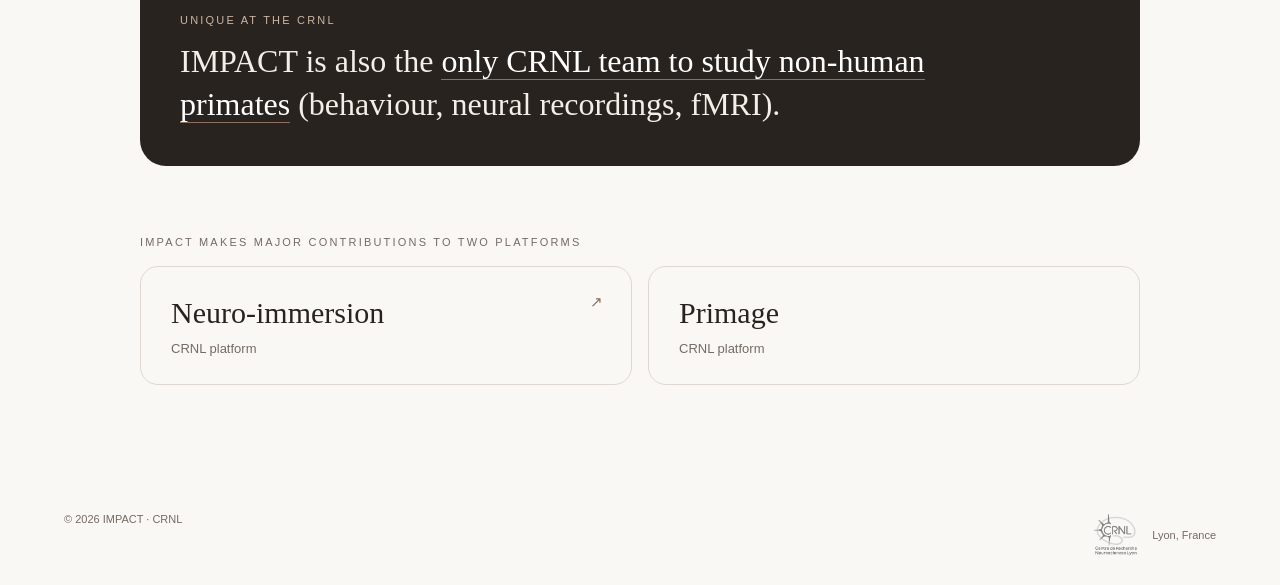
==== commit 5b3101f4: "Add files via upload" ====
--- a/index.html
+++ b/index.html
@@ -49,19 +49,20 @@
       </div>
      </div>
      <div class="dropdown">
-      <a data-en="Newcomers" data-fr="Nouveaux arrivants" href="newcomers.html" data-page="newcomers">Newcomers</a>
-      <div class="dropdown-menu">
-       <div class="dropdown-menu-inner">
-        <a data-en="Guide" data-fr="Guide" href="newcomers.html">Guide</a>
-       </div>
-      </div>
-     </div>
-     <div class="dropdown">
       <a data-en="Team" data-fr="Équipe" href="team.html" data-page="team">Team</a>
       <div class="dropdown-menu">
        <div class="dropdown-menu-inner">
         <a data-en="Researchers" data-fr="Chercheurs" href="team.html#researchers">Researchers</a>
         <a data-en="Technical staff" data-fr="Personnel technique" href="team.html#technical-staff">Technical staff</a>
+        <a data-en="Administrative staff" data-fr="Personnel administratif" href="team.html#administrative-staff">Administrative staff</a>
+       </div>
+      </div>
+     </div>
+     <div class="dropdown">
+      <a data-en="Newcomers" data-fr="Nouveaux arrivants" href="newcomers.html" data-page="newcomers">Newcomers</a>
+      <div class="dropdown-menu">
+       <div class="dropdown-menu-inner">
+        <a data-en="Guide" data-fr="Guide" href="newcomers.html">Guide</a>
        </div>
       </div>
      </div>
@@ -95,6 +96,33 @@
      <img alt="Illustration of a brain made of neural connections" class="brain" src="Translucent%20Neural%20Network%20Brain.png"/>
     </div>
    </section>
+
+   <!-- ===== METHODS & TECHNIQUES ===== -->
+   <section class="story-section" id="methods">
+    <div class="story-inner">
+     <div class="eyebrow reveal" data-en="Our expertise" data-fr="Notre expertise">Our expertise</div>
+     <h2 class="reveal" data-en="Methods &amp;&lt;br&gt;&lt;em&gt;techniques&lt;/em&gt;" data-fr="Méthodes et&lt;br&gt;&lt;em&gt;techniques&lt;/em&gt;">Methods &amp;<br><em>techniques</em></h2>
+     <p class="reveal about-text" data-en="Cutting-edge technological developments for 3D kinematic analyses of movement in healthy participants and in patients (eye tracking, upper-limb and whole-body kinematics, real-time and ‘gaze-contingent’ multisensory stimulation), and for physiological and electrophysiological studies (EEG, TMS, tDCS) that complement functional brain imaging (MRI, PET, MEG)." data-fr="Développements technologiques de pointe pour les analyses cinématiques en 3D des mouvements chez des sujets sains et chez les patients (oculométrie, cinématique des membres supérieurs et du corps entier, stimulations multisensorielles en temps réel et ‘gaze-contingent’) et pour des études physiologiques et électrophysiologiques complémentaires de l'imagerie cérébrale (EEG, TMS, tDCS) et fonctionnelle (IRM, TEP, MEG).">Cutting-edge technological developments for 3D kinematic analyses of movement in healthy participants and in patients (eye tracking, upper-limb and whole-body kinematics, real-time and ‘gaze-contingent’ multisensory stimulation), and for physiological and electrophysiological studies (EEG, TMS, tDCS) that complement functional brain imaging (MRI, PET, MEG).</p>
+
+     <div class="tech-grid">
+      <div class="tech-group reveal"><span class="tech-title" data-en="Movement &amp; behaviour" data-fr="Mouvement et comportement">Movement & behaviour</span><div class="chips-light"><span class="chip"><span data-en="Eye tracking" data-fr="Oculométrie">Eye tracking</span></span><span class="chip"><span data-en="3D upper-limb &amp; whole-body kinematics" data-fr="Cinématique 3D des membres supérieurs et du corps entier">3D upper-limb & whole-body kinematics</span></span><span class="chip"><span data-en="Real-time multisensory stimulation" data-fr="Stimulations multisensorielles en temps réel">Real-time multisensory stimulation</span></span><span class="chip"><span data-en="Gaze-contingent paradigms" data-fr="Paradigmes « gaze-contingent »">Gaze-contingent paradigms</span></span></div></div>
+      <div class="tech-group reveal delay-1"><span class="tech-title" data-en="Physiology &amp; electrophysiology" data-fr="Physiologie et électrophysiologie">Physiology & electrophysiology</span><div class="chips-light"><span class="chip"><span data-en="EEG" data-fr="EEG">EEG</span></span><span class="chip"><span data-en="TMS" data-fr="TMS">TMS</span></span><span class="chip"><span data-en="tDCS" data-fr="tDCS">tDCS</span></span></div></div>
+      <div class="tech-group reveal delay-2"><span class="tech-title" data-en="Functional brain imaging" data-fr="Imagerie cérébrale fonctionnelle">Functional brain imaging</span><div class="chips-light"><span class="chip"><span data-en="MRI" data-fr="IRM">MRI</span></span><span class="chip"><span data-en="PET" data-fr="TEP">PET</span></span><span class="chip"><span data-en="MEG" data-fr="MEG">MEG</span></span></div></div>
+     </div>
+
+     <div class="highlight reveal">
+      <div class="highlight-kicker" data-en="Unique at the CRNL" data-fr="Unique au CRNL">Unique at the CRNL</div>
+      <p data-en="IMPACT is also the &lt;b&gt;only CRNL team to study non-human primates&lt;/b&gt; (behaviour, neural recordings, fMRI)." data-fr="IMPACT est également la &lt;b&gt;seule équipe du CRNL à étudier les primates non humains&lt;/b&gt; (comportement, enregistrement neuronal, IRMf).">IMPACT is also the <b>only CRNL team to study non-human primates</b> (behaviour, neural recordings, fMRI).</p>
+     </div>
+
+     <span class="leads-title reveal" data-en="IMPACT makes major contributions to two platforms" data-fr="IMPACT offre des contributions majeures aux plateformes">IMPACT makes major contributions to two platforms</span>
+     <div class="leads">
+      <a class="lead-card platform reveal" href="https://www.crnl.fr/fr/plateforme/neuro-immersion" target="_blank" rel="noopener noreferrer"><strong>Neuro-immersion</strong><span data-en="CRNL platform" data-fr="Plateforme du CRNL">CRNL platform</span><i aria-hidden="true">↗</i></a>
+      <div class="lead-card platform reveal delay-1"><strong>Primage</strong><span data-en="CRNL platform" data-fr="Plateforme du CRNL">CRNL platform</span></div>
+     </div>
+    </div>
+   </section>
+
   </main>
   <footer>
    <span>
--- a/style.css
+++ b/style.css
@@ -1963,3 +1963,206 @@
   .r-num { width: 48px; height: 48px; font-size: 22px; }
   .tabs { flex-direction: column; }
 }
+
+.story-section .about-text { max-width: 760px; font-size: 19px; }
+body[data-page="about"] .story-section { min-height: calc(100vh - 155px); border-top: none; }
+
+
+/* ----- Home: methods & techniques ----- */
+.tech-grid { display: grid; grid-template-columns: repeat(3, 1fr); gap: 14px; margin-top: 45px; }
+.tech-group { background: var(--paper); border: 1px solid var(--line); border-radius: 20px; padding: 24px; }
+.tech-title { display: block; font: 400 21px Georgia, serif; margin-bottom: 16px; }
+.chips-light { display: flex; flex-wrap: wrap; gap: 8px; }
+.chip { font-size: 13px; padding: 7px 12px; border-radius: 30px; background: var(--soft); color: var(--ink); }
+
+.highlight {
+  margin-top: 40px;
+  padding: 40px;
+  border-radius: 26px;
+  background: var(--lab);
+  color: #e9e2db;
+}
+.highlight-kicker { font-size: 11px; letter-spacing: .2em; text-transform: uppercase; color: #cdb7a6; margin-bottom: 14px; }
+.story-section .highlight p { font: 400 clamp(22px, 2.6vw, 32px)/1.35 Georgia, serif; color: #f4eee8; max-width: 820px; margin: 0; }
+.highlight b { color: #fff; font-weight: 400; border-bottom: 1px solid var(--accent); }
+
+.lead-card.platform { position: relative; display: block; }
+.lead-card.platform strong { font-size: 30px; }
+.lead-card.platform i { position: absolute; top: 26px; right: 28px; font-style: normal; color: var(--accent); }
+
+@media (max-width: 900px) { .tech-grid { grid-template-columns: 1fr; } .highlight { padding: 28px; } }
+span.leads-title { display: block; }
+
+
+/* ----- Team: researcher cards ----- */
+.story-section .pi-hint, .pi-hint { font-size: 14px; color: var(--muted); margin: 0 0 22px; }
+.pi-grid { display: grid; grid-template-columns: repeat(3, 1fr); gap: 14px; }
+
+.pi-card {
+  position: relative;
+  text-align: left;
+  font: inherit;
+  color: inherit;
+  cursor: pointer;
+  display: flex;
+  flex-direction: column;
+  gap: 6px;
+  min-height: 200px;
+  padding: 24px;
+  border-radius: 20px;
+  border: 1px solid var(--line);
+  background: #f1ede8;
+  transition: transform .3s ease, box-shadow .3s ease, background .3s;
+}
+.pi-card:hover { transform: translateY(-4px); background: #ebe4dd; box-shadow: 0 16px 32px rgba(60,45,35,.08); }
+.pi-card b { font: 400 23px/1.2 Georgia, serif; margin-top: 10px; }
+.pi-role { font-size: 13px; color: var(--muted); line-height: 1.5; }
+.pi-preview { font-size: 13px; color: var(--accent); margin-top: auto; padding-top: 10px; padding-right: 26px; line-height: 1.5; }
+.pi-more {
+  position: absolute; right: 18px; bottom: 18px;
+  width: 26px; height: 26px; border-radius: 50%;
+  background: var(--paper); color: var(--accent);
+  display: flex; align-items: center; justify-content: center;
+  font-style: normal; font-size: 16px; transition: transform .3s;
+}
+.pi-card:hover .pi-more { transform: rotate(90deg); }
+
+.pi-avatar {
+  width: 52px; height: 52px; border-radius: 50%;
+  display: inline-flex; align-items: center; justify-content: center;
+  font: 400 18px Georgia, serif; color: #fff;
+}
+.pi-avatar.big { width: 72px; height: 72px; font-size: 26px; }
+.inst-inserm { background: #8a7160; }
+.inst-cnrs { background: #5f7a8c; }
+.inst-ucbl { background: #6e8566; }
+.inst-hcl { background: #9a6a72; }
+
+.pi-badge {
+  position: absolute; top: 22px; right: 22px;
+  font-size: 10px; letter-spacing: .15em; text-transform: uppercase;
+  padding: 5px 10px; border-radius: 20px; background: var(--lab); color: #fff;
+}
+
+.pi-dialog {
+  width: min(560px, 92vw);
+  border: none;
+  border-radius: 26px;
+  padding: 40px 36px 36px;
+  background: var(--paper);
+  color: var(--ink);
+  box-shadow: 0 30px 80px rgba(40,30,20,.25);
+}
+.pi-dialog::backdrop { background: rgba(41,35,31,.45); backdrop-filter: blur(4px); }
+.pi-dialog[open] { animation: popIn .35s cubic-bezier(.2,.7,.2,1); }
+@keyframes popIn { from { opacity: 0; transform: translateY(16px) scale(.97); } to { opacity: 1; transform: none; } }
+.pi-dialog h3 { font-size: 34px; letter-spacing: -.03em; margin: 18px 0 6px; }
+.pi-dialog .pi-role { font-size: 15px; margin: 0 0 26px; }
+.pi-dialog .pi-badge { top: 40px; right: 70px; }
+.pi-dialog .gtk-label { display: block; margin-bottom: 12px; }
+.pi-close {
+  position: absolute; top: 18px; right: 18px;
+  width: 36px; height: 36px; border-radius: 50%;
+  border: 1px solid var(--line); background: transparent;
+  font-size: 22px; line-height: 1; cursor: pointer; color: var(--ink);
+}
+.pi-close:hover { border-color: var(--accent); color: var(--accent); }
+
+@media (max-width: 1000px) { .pi-grid { grid-template-columns: 1fr 1fr; } }
+@media (max-width: 600px) { .pi-grid { grid-template-columns: 1fr; } .pi-card { min-height: 0; } }
+
+
+/* ----- Team: photos ----- */
+.pi-card { padding: 14px 14px 22px; }
+.pi-card > b, .pi-card > .pi-role, .pi-card > .pi-preview { padding-left: 10px; padding-right: 10px; }
+.pi-photo {
+  display: block;
+  width: 100%;
+  aspect-ratio: 4 / 4.2;
+  border-radius: 14px;
+  overflow: hidden;
+  background: var(--soft);
+}
+.pi-photo img { width: 100%; height: 100%; object-fit: cover; object-position: center 22%; transition: transform .6s ease; }
+.pi-card:hover .pi-photo img { transform: scale(1.04); }
+.pi-photo-empty { display: flex; align-items: center; justify-content: center; }
+.pi-photo-empty .pi-avatar { width: 92px; height: 92px; font-size: 32px; }
+.pi-card .pi-badge { top: 26px; right: 26px; z-index: 1; }
+.pi-card b { margin-top: 14px; }
+.pi-preview { padding-right: 40px !important; }
+
+.pi-dialog-photo { width: 120px; height: 120px; border-radius: 50%; object-fit: cover; object-position: center 22%; display: block; }
+
+.memoriam {
+  margin-top: 40px;
+  display: grid;
+  grid-template-columns: 160px 1fr;
+  gap: 30px;
+  align-items: center;
+  padding: 30px;
+  border-radius: 24px;
+  border: 1px solid var(--line);
+  background: var(--paper);
+}
+.memoriam img { width: 160px; height: 160px; border-radius: 50%; object-fit: cover; filter: grayscale(.35); }
+.memoriam h3 { font-size: 34px; letter-spacing: -.03em; margin: 8px 0 10px; }
+.memoriam p { margin: 0; font-size: 16px; line-height: 1.7; color: var(--muted); max-width: 620px; }
+@media (max-width: 700px) { .memoriam { grid-template-columns: 1fr; text-align: center; } .memoriam img { margin: auto; } }
+
+
+/* ----- Team: big round clickable photos ----- */
+.pi-grid { grid-template-columns: repeat(4, 1fr); gap: 18px; }
+.pi-card {
+  align-items: center;
+  text-align: center;
+  padding: 26px 18px 24px;
+  min-height: 0;
+  background: transparent;
+  border-color: transparent;
+}
+.pi-card:hover { background: #f1ede8; border-color: var(--line); }
+.pi-card > b, .pi-card > .pi-role, .pi-card > .pi-preview { padding-left: 0; padding-right: 0; }
+.pi-photo {
+  width: 180px;
+  height: 180px;
+  aspect-ratio: auto;
+  border-radius: 50%;
+  margin: 0 auto;
+  box-shadow: 0 12px 30px rgba(60,45,35,.12);
+  outline: 4px solid var(--paper);
+  transition: transform .35s ease, box-shadow .35s ease;
+}
+.pi-card:hover .pi-photo { transform: scale(1.04); box-shadow: 0 18px 40px rgba(60,45,35,.18); }
+.pi-card:hover .pi-photo img { transform: none; }
+.pi-photo-empty .pi-avatar { width: 100%; height: 100%; font-size: 46px; }
+.pi-card b { margin-top: 18px; font-size: 22px; }
+.pi-card .pi-preview { margin-top: 8px; padding-top: 0; padding-right: 0 !important; }
+.pi-card .pi-more { position: static; margin-top: 12px; }
+.pi-card .pi-badge { top: 26px; right: auto; left: 50%; transform: translateX(-50%); top: 8px; }
+.pi-card-empty { cursor: default; }
+.pi-card-empty:hover { background: transparent; border-color: transparent; }
+.pi-card-empty b { color: var(--muted); }
+
+.staff-group {
+  display: block;
+  margin: 40px 0 6px;
+  font-size: 11px;
+  letter-spacing: .2em;
+  text-transform: uppercase;
+  color: var(--accent);
+  padding-bottom: 10px;
+  border-bottom: 1px solid var(--line);
+}
+
+@media (max-width: 1100px) { .pi-grid { grid-template-columns: repeat(3, 1fr); } }
+@media (max-width: 800px)  { .pi-grid { grid-template-columns: repeat(2, 1fr); } .pi-photo { width: 140px; height: 140px; } }
+@media (max-width: 480px)  { .pi-grid { grid-template-columns: 1fr; } }
+
+.pi-mail {
+  display: inline-flex; align-items: center; gap: 6px;
+  margin: -12px 0 26px; padding: 8px 14px; border-radius: 30px;
+  background: var(--soft); color: var(--ink); font-size: 14px;
+  transition: background .25s, color .25s;
+}
+.pi-mail:hover { background: var(--accent); color: #fff; }
+.subhead#administrative-staff { margin-top: 60px; }
